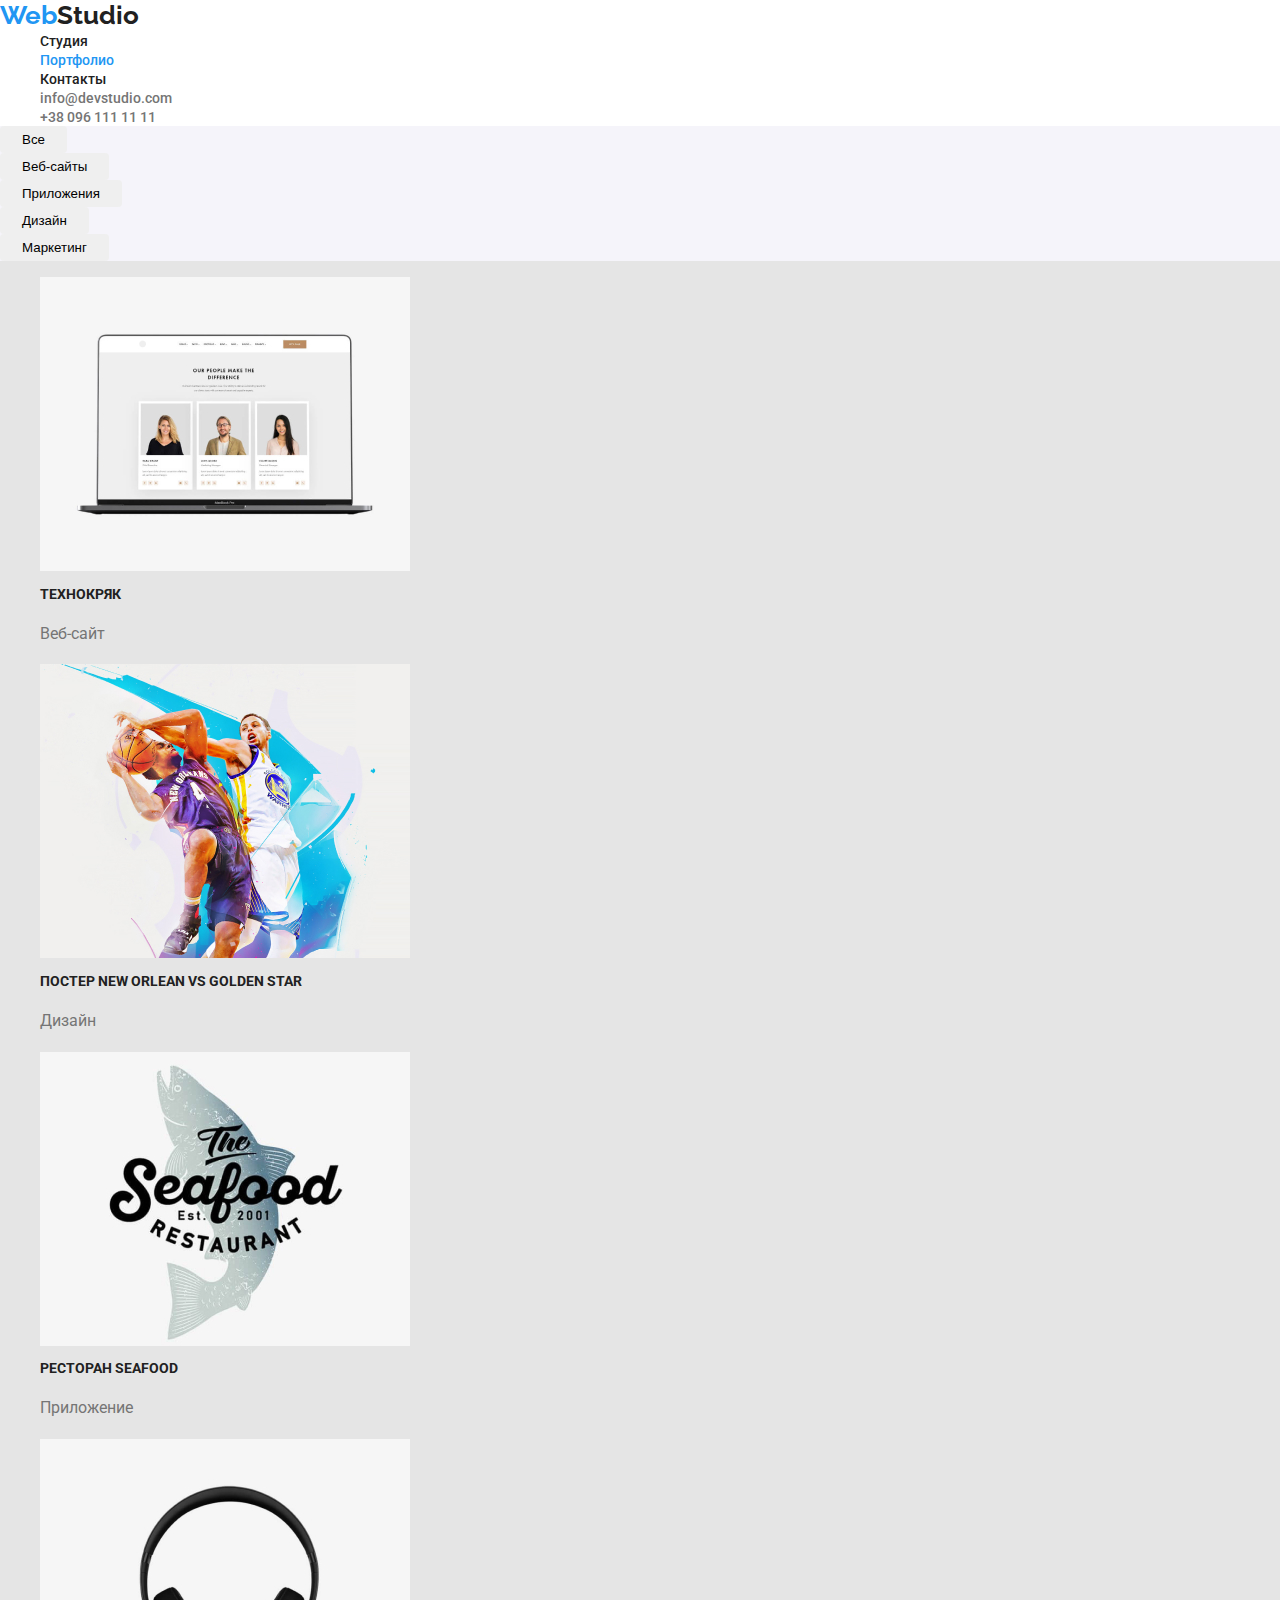
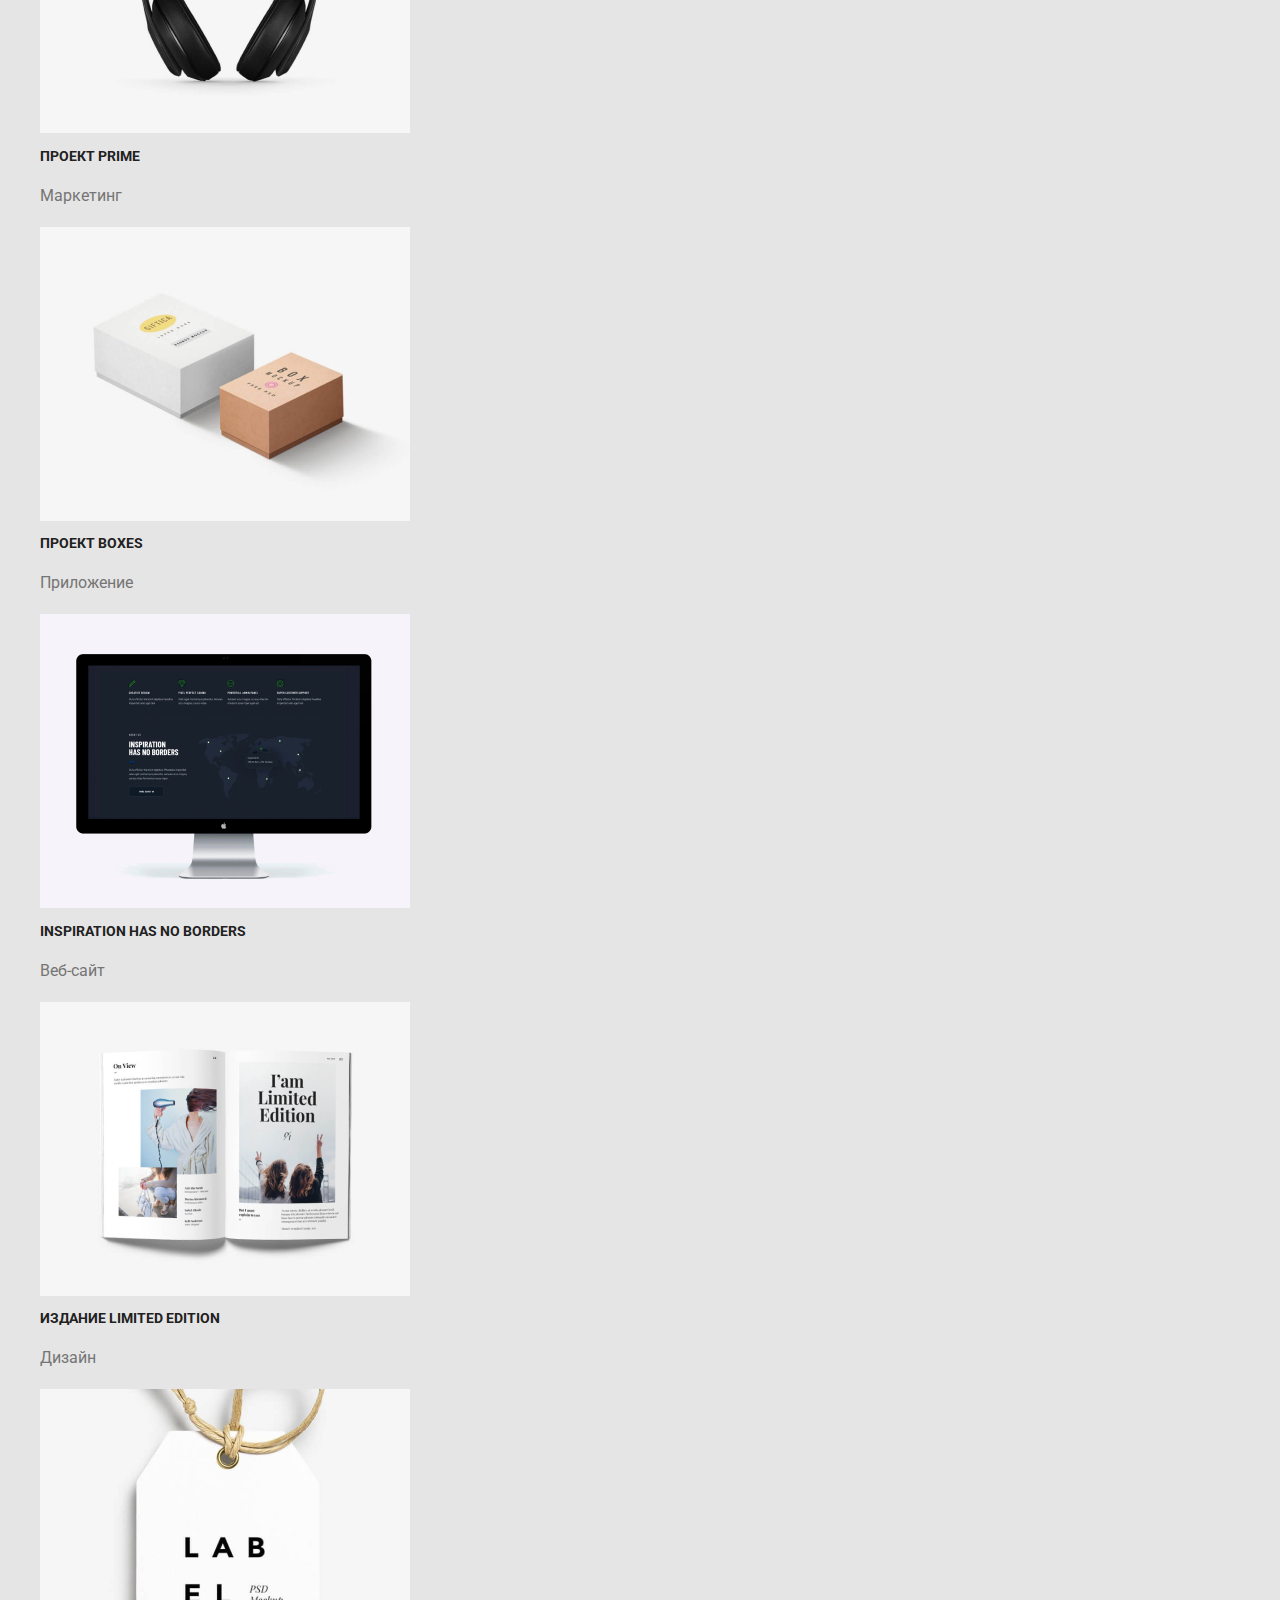
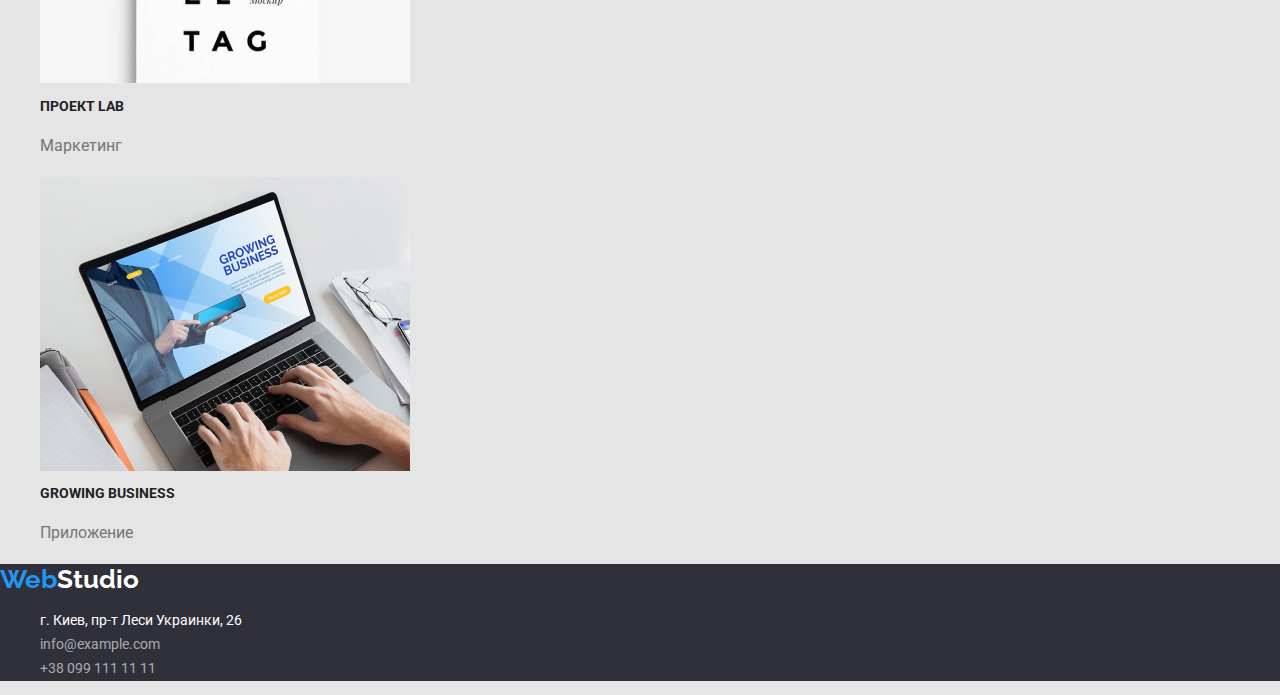
==== portfolio.html @ 957f1c6d "first" ====
<!DOCTYPE html>
<html lang="ru">
  <head>
    <meta charset="UTF-8" />
    <meta name="viewport" content="width=, initial-scale=1.0" />
    <title>Document</title>
    <link
      href="https://fonts.googleapis.com/css2?family=Raleway:wght@700&family=Roboto:wght@400;500;700;900&display=swap"
      rel="stylesheet"
    />
    <link rel="stylesheet" href="./css/styles.css" />
  </head>
  <body>
    <!--top line-->
    <header class="header-dec">
      <div class="container">
        <nav>
          <a href="./index.html" class="nav" aria-label="логотип"><span class="accent-logo" lang="en">Web</span><span
              class="logo" lang="en">Studio</span></a>

        <ul class="site-nav list">
          <li><a href="./index.html" class="link">Студия</a></li>
          <li>
            <a href="./portfolio.html" class="link current">Портфолио</a>
          </li>
          <li><a href="" class="link">Контакты</a></li>
        </ul>
      </nav>

      <address class="navigation list">
        <ul class="links-main">
          <li>
            <a href="mailto:info@devstudio.com" class="link">info@devstudio.com</a>
          </li>
          <li>
            <a href="tel:+380961111111" class="link">+38 096 111 11 11</a>
          </li>
        </ul>
      </address>
      </div>
      </header>

    <main>
      <section>
        <ul class="button">
          <li class="title"><button type="button" class="but">Все</button></li>
          <li class="title">
            <button type="button" class="but">Веб-сайты</button>
          </li>
          <li class="title">
            <button type="button" class="but">Приложения</button>
          </li>
          <li class="title">
            <button type="button" class="but">Дизайн</button>
          </li>
          <li class="title">
            <button type="button" class="but">Маркетинг</button>
          </li>
        </ul>

        <ul class="features">
          <li>
            <img
              src="./img/img-one.jpg"
              alt="Веб-сайт"
              width="370"
              height="294"
            />
            <h2 class="title">Технокряк</h2>
            <p class="text-elem">Веб-сайт</p>
            <p></p>
          </li>
          <li>
            <img
              src="./img/img-two.jpg"
              alt="Дизайн"
              width="370"
              height="294"
            />
            <h2 class="title">Постер New Orlean vs Golden Star</h2>
            <p class="text-elem">Дизайн</p>
            <p></p>
          </li>
          <li>
            <img
              src="./img/img-third.jpg"
              alt="Ресторан Seafood"
              width="370"
              height="294"
            />
            <h2 class="title">Ресторан Seafood</h2>
            <p class="text-elem">Приложение</p>
            <p></p>
          </li>
          <li>
            <img
              src="./img/img-fo.jpg"
              alt="Проект Prime"
              width="370"
              height="294"
            />
            <h2 class="title">Проект Prime</h2>
            <p class="text-elem">Маркетинг</p>
            <p></p>
          </li>
          <li>
            <img src="./img/img-fi.jpg" alt="Boxes" width="370" height="294" />
            <h2 class="title">Проект Boxes</h2>
            <p class="text-elem">Приложение</p>
            <p></p>
          </li>
          <li>
            <img
              src="./img/img-six.jpg"
              alt="Веб-сайт"
              width="370"
              height="294"
            />
            <h2 class="title">Inspiration has no Borders</h2>
            <p class="text-elem">Веб-сайт</p>
            <p></p>
          </li>
          <li>
            <img
              src="./img/img-sev.jpg"
              alt="Издание Limited Edition"
              width="370"
              height="294"
            />
            <h2 class="title">Издание Limited Edition</h2>
            <p class="text-elem">Дизайн</p>
            <p></p>
          </li>
          <li>
            <img
              src="./img/img-eig.jpg"
              alt="Проект LAB"
              width="370"
              height="294"
            />
            <h2 class="title">Проект LAB</h2>
            <p class="text-elem">Маркетинг</p>
            <p></p>
          </li>
          <li>
            <img
              src="./img/img-nin.jpg"
              alt="Growing Business"
              width="370"
              height="294"
            />
            <h2 class="title">Growing Business</h2>
            <p class="text-elem">Приложение</p>
            <p></p>
          </li>
        </ul>
      </section>
    </main>

    <!--page footer-->
   
    
    <footer class="footer">
    
      <a href="./index.html" class="nav"><span class="accent-logo" lang="en">Web</span><span class="logotip"
          lang="en">Studio</span></a>
    
      <!--contact container-->
      <address class="footer-addr">
        <ul>
          <li>г. Киев, пр-т Леси Украинки, 26</li>
          <li>
            <a href="mailto:info@example.com" class="footer-link">info@example.com</a>
          </li>
          <li>
            <a href="tel:+380991111111" class="footer-link">+38 099 111 11 11</a>
          </li>
        </ul>
    </footer>
  </body>
</html>
---- css/styles.css ----
:root {
  --primary-text-color: #757575;
  --title-text-color: #212121;
  --accent-text-color: #2196f3;
  --hero-text-color: #ffffff;
  --footer-text-color: rgba(255, 255, 255, 0.6);
  --primary-bg-color: #ffffff;
  --second-bg-color: #2f303a;
  --third-bg-color: #e5e5e5;
  --forth-bg-color: #f5f4fa;
}

/* цвет основного текста color: #757575; */
/* цвет вторичного текста color: #212121;*/

/* цвет текста и шапки color: #FFFFFF;*/

/* подвал названия тел. адрес color: rgba(255, 255, 255, 0.6);*/

/* цвет фона 1 шапка background: #FFFFFF;*/
/* цвет фона 2 подвал background: #2F303A; */
/* цвет фона main 3 background: #E5E5E5;*/
/* цвет фона 4 вторичный background: #F5F4FA; */

/* LOGO  color: акцент #2196F3; +color: #212121; */

body {
  color: var(--primary-text-color);
  background-color: var(--third-bg-color);
  font-family: Roboto, sans-serif;
  margin: 0;
  padding: 0;
}
/*убираем точки слева*/
ul {
  list-style: none;
}

/* top line */
/*спросить: почему если убрать класс .nav, то text-decoration: none; не работает?*/
.nav {
  text-decoration: none;
}
.header-decor {
  background-color: var(--primary-bg-color);
  margin-top: 0px;
  margin-bottom: 0px;
}

.nav .accent-logo {
  color: var(--accent-text-color);
  font-family: Raleway, sans-serif;
  font-weight: 700;
  font-size: 26px;
  line-height: 1.19;
  text-decoration: none;
}
.nav .logo {
  color: var(--title-text-color);
  font-family: Raleway, sans-serif;
  font-weight: 700;
  font-size: 26px;
  line-height: 1.19;
  text-decoration: none;
}
/*настройка слова Studio в футере */
.logotip {
  color: var(--hero-text-color);
  font-family: Raleway, sans-serif;
  font-weight: 700;
  font-size: 26px;
  line-height: 1.19;
  text-decoration: none;
}
.list {
  margin: 0;
  padding: 0;
}

.site-nav .link {
  color: var(--title-text-color);
  font-family: inherit;
  font-weight: 500;
  font-size: 14px;
  line-height: 1.14;
  text-decoration: none;
}

.site-nav .link:hover,
.site-nav .link:focus {
  color: var(--accent-text-color);
}
.site-nav .link.current {
  color: var(--accent-text-color);
}

.navigation .link {
  color: var(--primary-text-color);
  font-family: inherit;
  font-weight: 500;
  font-size: 14px;
  line-height: 1.14;
  text-decoration: none;
  font-style: normal;
}
.navigation .link:hover,
.navigation .link:focus {
  color: var(--accent-text-color);
}
.navigation .link.current {
  color: var(--accent-text-color);
}

/* */
.heading {
  background-color: var(--second-bg-color);
}
.color-white {
  color: var(--hero-text-color);
  font-weight: 900;
  font-size: 44px;
  line-height: 1.36;
  text-align: center;
  text-transform: uppercase;
  margin: 0;
}
/*button studio*/
.button-studio {
  color: var(--hero-text-color);
  background-color: var(--accent-text-color);
  font-weight: 700;

  font-size: 16px;
  line-height: 1.87;
  border: 0px;
  border-radius: 4px;
  padding: 10px 32px;
  text-align: center;
  margin-top: 30px;
}

/* benefits of cooperation */
.features .title {
  color: var(--title-text-color);
  font-weight: 700;
  font-size: 14px;
  line-height: 1.14;
  text-transform: uppercase;
}
.features .text {
  font-weight: 400;
  font-size: 14px;
  line-height: 1.71;
  /* or 171% */

  letter-spacing: 0.03em;
}
/*задаем верхний отступ*/
.benefits {
  margin-top: 94px;
}

/*about our work container*/

.section-title {
  color: var(--title-text-color);
  font-weight: 700;
  font-size: 36px;
  line-height: 1.6;
  text-align: center;
}
.team {
  color: var(--title-text-color);
  font-weight: 500;
  font-size: 16px;
  line-height: 1.18;
}
.desc {
  font-size: 16px;
  line-height: 1.18;
}

/*footer*/
.footer {
  background-color: var(--second-bg-color);
  text-decoration: none;
  list-style: none;
}
.footer-addr {
  color: var(--hero-text-color);
  font-size: 14px;
  line-height: 1.71;
  font-style: normal;
}
.footer-link {
  color: var(--footer-text-color);
  font-size: 14px;
  line-height: 1.71;
  text-decoration: none;
  list-style: none;
}
.text-elem {
  font-size: 16px;
  line-height: 1.87;
}

/*button portfolio*/
.button {
  color: var(--title-text-color);
  background-color: var(--forth-bg-color);
  font-weight: 500;
  font-size: 16px;
  line-height: 1.6;
  margin: 0;
  padding: 0;
}
.button .but:hover,
.button .but:focus {
  color: var(--hero-text-color);
  background-color: var(--accent-text-color);
}
.button.primary {
  color: var(--hero-text-color);
  background-color: var(--accent-text-color);
}

.but {
  border: 0px;
  text-align: center;
  border-radius: 4px;
  padding: 6px 22px;
}

/*стилизация шапки сайта, придание цвета фону*/

.link {
  display: inline;
  padding: 20px 40px;
}

.header-dec {
  margin-top: 0px;
  margin-bottom: 0px;
  background-color: var(--primary-bg-color);
}
.links-main {
  margin: 0;
  padding: 0;
}
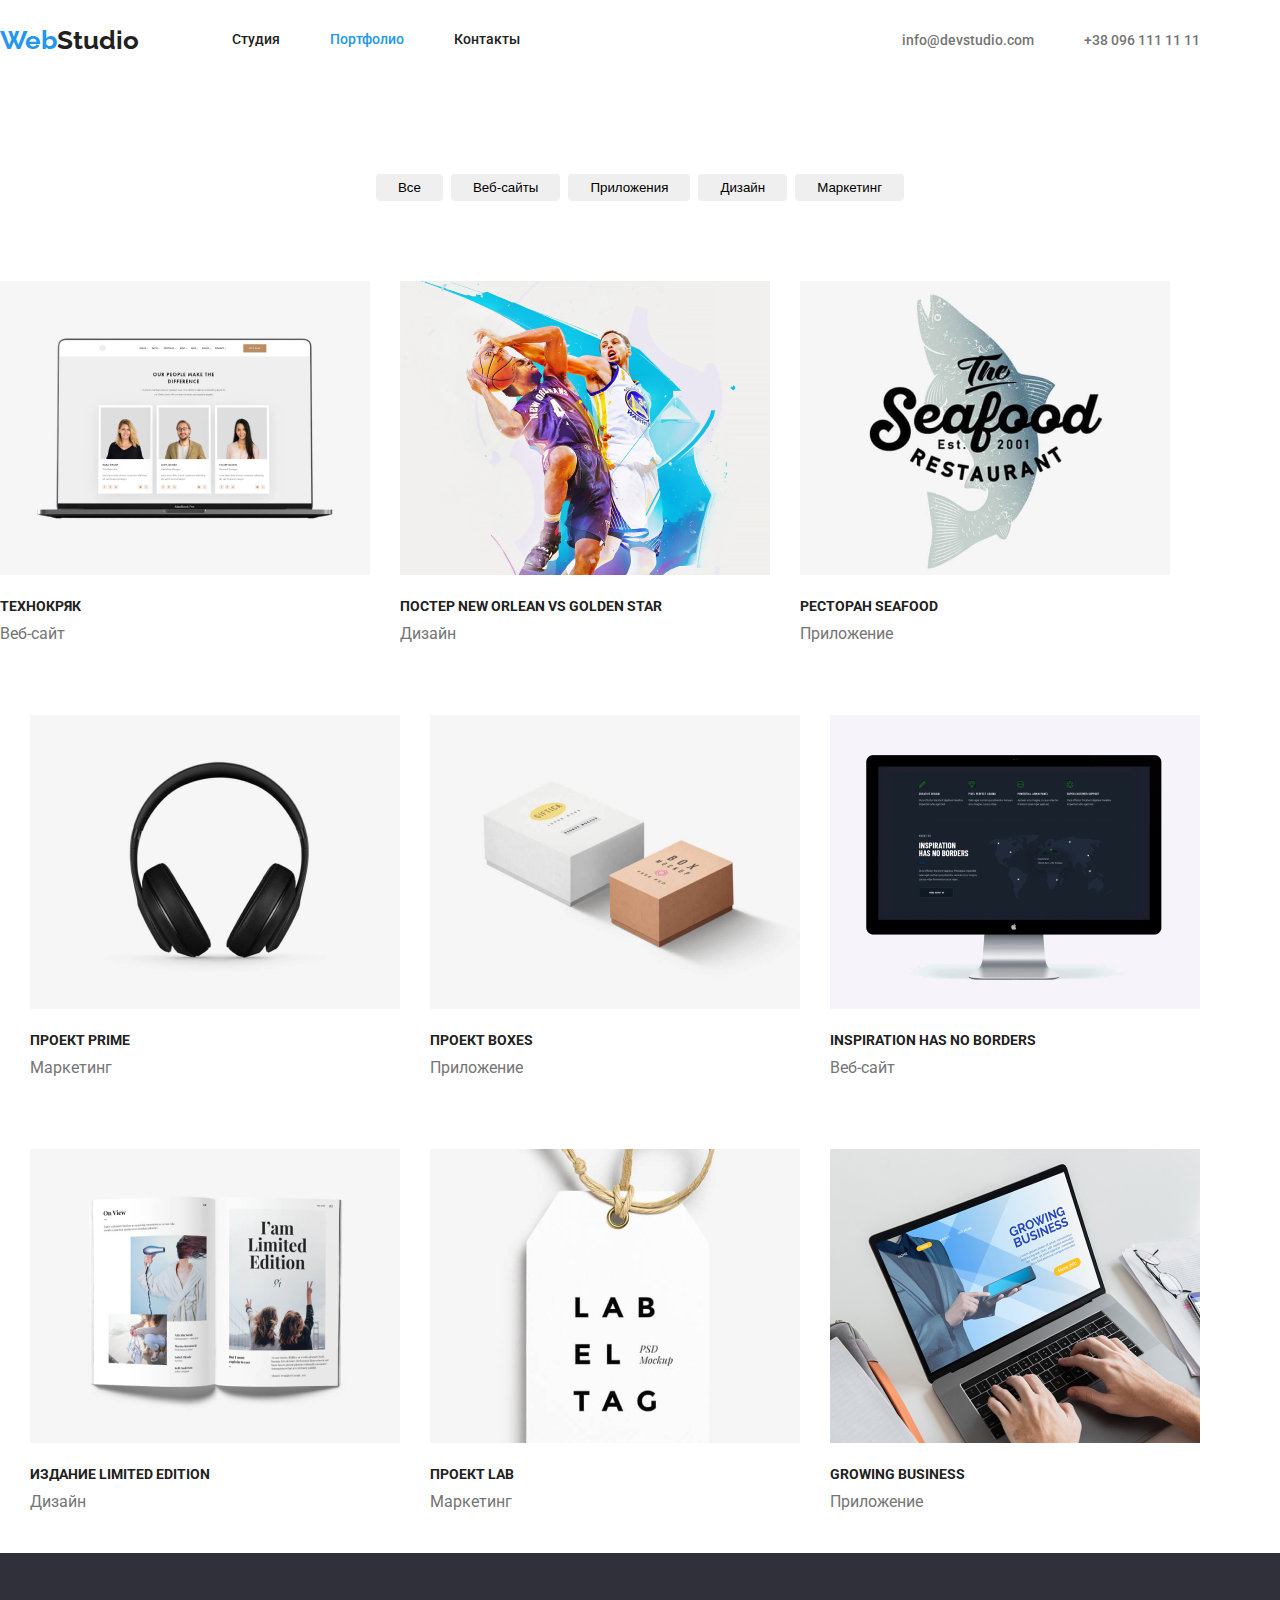
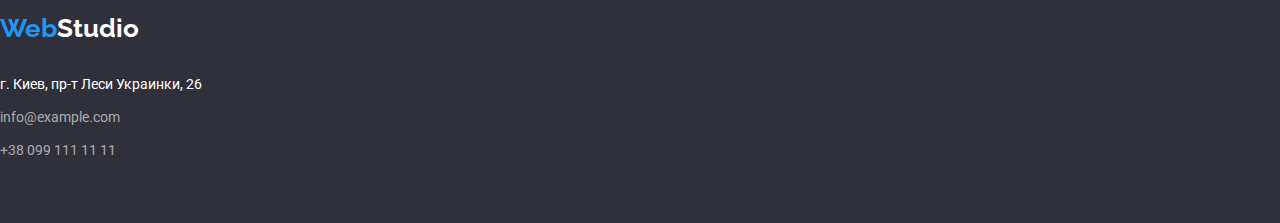
==== commit c3beee57: "попытка сделать третье дз" ====
--- a/portfolio.html
+++ b/portfolio.html
@@ -13,35 +13,43 @@
   <body>
     <!--top line-->
     <header class="header-dec">
-      <div class="container">
-        <nav>
+      <div class="container main-div">
+        <!--почему если не задать наву сласс маин-див дисплей флекс не работает?-->
+        <nav class="main-div">
           <a href="./index.html" class="nav" aria-label="логотип"><span class="accent-logo" lang="en">Web</span><span
               class="logo" lang="en">Studio</span></a>
-
-        <ul class="site-nav list">
-          <li><a href="./index.html" class="link">Студия</a></li>
-          <li>
-            <a href="./portfolio.html" class="link current">Портфолио</a>
-          </li>
-          <li><a href="" class="link">Контакты</a></li>
-        </ul>
-      </nav>
-
-      <address class="navigation list">
-        <ul class="links-main">
-          <li>
-            <a href="mailto:info@devstudio.com" class="link">info@devstudio.com</a>
-          </li>
-          <li>
-            <a href="tel:+380961111111" class="link">+38 096 111 11 11</a>
-          </li>
-        </ul>
-      </address>
+    
+          <ul class="site-nav list">
+            <li class="item">
+              <a href="./index.html" class="link">Студия</a></li>
+            <li class="item">
+              <a href="./portfolio.html" class="link current">Портфолио</a>
+            </li>
+            <li class="item">
+              <a href="" class="link">Контакты</a>
+            </li>
+          </ul>
+        </nav>
+    
+        <address class="navigation list">
+    
+          <ul class="links-main">
+            <li class="item">
+              <a href="mailto:info@devstudio.com" class="link">info@devstudio.com</a>
+            </li>
+            <li class="item">
+              <a href="tel:+380961111111" class="link">+38 096 111 11 11</a>
+            </li>
+          </ul>
+        </address>
+    
       </div>
-      </header>
+    
+    </header>
 
     <main>
-      <section>
+      
+      <section class="button-section">
         <ul class="button">
           <li class="title"><button type="button" class="but">Все</button></li>
           <li class="title">
@@ -59,7 +67,8 @@
         </ul>
 
         <ul class="features">
-          <li>
+          
+          <li class="features-li">
             <img
               src="./img/img-one.jpg"
               alt="Веб-сайт"
@@ -70,109 +79,113 @@
             <p class="text-elem">Веб-сайт</p>
             <p></p>
           </li>
-          <li>
+          <li class="features-li">
             <img
               src="./img/img-two.jpg"
               alt="Дизайн"
               width="370"
               height="294"
             />
-            <h2 class="title">Постер New Orlean vs Golden Star</h2>
+            <h2 class="title">Постер <span lang="en">New Orlean vs Golden Star</span></h2>
             <p class="text-elem">Дизайн</p>
             <p></p>
           </li>
-          <li>
+          <li class="features-li">
             <img
               src="./img/img-third.jpg"
               alt="Ресторан Seafood"
               width="370"
               height="294"
             />
-            <h2 class="title">Ресторан Seafood</h2>
+            <h2 class="title">Ресторан <span lang="en">Seafood</span></h2>
             <p class="text-elem">Приложение</p>
             <p></p>
           </li>
-          <li>
+          
+          
+          <li class="features-li">
             <img
               src="./img/img-fo.jpg"
               alt="Проект Prime"
               width="370"
               height="294"
             />
-            <h2 class="title">Проект Prime</h2>
+            <h2 class="title">Проект <span lang="en">Prime</span></h2>
             <p class="text-elem">Маркетинг</p>
             <p></p>
           </li>
-          <li>
+          <li class="features-li">
             <img src="./img/img-fi.jpg" alt="Boxes" width="370" height="294" />
-            <h2 class="title">Проект Boxes</h2>
+            <h2 class="title">Проект <span lang="en">Boxes</span></h2>
             <p class="text-elem">Приложение</p>
             <p></p>
           </li>
-          <li>
+          <li class="features-li">
             <img
               src="./img/img-six.jpg"
               alt="Веб-сайт"
               width="370"
               height="294"
             />
-            <h2 class="title">Inspiration has no Borders</h2>
+            <h2 class="title" lang="en">Inspiration has no Borders</h2>
             <p class="text-elem">Веб-сайт</p>
             <p></p>
           </li>
-          <li>
+          
+          <li class="features-li">
             <img
               src="./img/img-sev.jpg"
               alt="Издание Limited Edition"
               width="370"
               height="294"
             />
-            <h2 class="title">Издание Limited Edition</h2>
+            <h2 class="title">Издание <span lang="en">Limited Edition</span></h2>
             <p class="text-elem">Дизайн</p>
             <p></p>
           </li>
-          <li>
+          <li class="features-li">
             <img
               src="./img/img-eig.jpg"
               alt="Проект LAB"
               width="370"
               height="294"
             />
-            <h2 class="title">Проект LAB</h2>
+            <h2 class="title">Проект <span lang="en">LAB</span></h2>
             <p class="text-elem">Маркетинг</p>
             <p></p>
           </li>
-          <li>
+          <li class="features-li">
             <img
               src="./img/img-nin.jpg"
               alt="Growing Business"
               width="370"
               height="294"
             />
-            <h2 class="title">Growing Business</h2>
+            <h2 class="title" lang="en">Growing Business</h2>
             <p class="text-elem">Приложение</p>
             <p></p>
           </li>
         </ul>
       </section>
+      
     </main>
 
     <!--page footer-->
    
     
     <footer class="footer">
-    
-      <a href="./index.html" class="nav"><span class="accent-logo" lang="en">Web</span><span class="logotip"
-          lang="en">Studio</span></a>
+      <div class="decor-footer">
+        <a href="./index.html" class="nav"><span class="accent-logo" lang="en">Web</span><span class="logotip"
+            lang="en">Studio</span></a></div>
     
       <!--contact container-->
       <address class="footer-addr">
-        <ul>
-          <li>г. Киев, пр-т Леси Украинки, 26</li>
-          <li>
+        <ul class="foot-main">
+          <li class="footer-li">г. Киев, пр-т Леси Украинки, 26</li>
+          <li class="footer-li">
             <a href="mailto:info@example.com" class="footer-link">info@example.com</a>
           </li>
-          <li>
+          <li class="footer-tel">
             <a href="tel:+380991111111" class="footer-link">+38 099 111 11 11</a>
           </li>
         </ul>
--- a/css/styles.css
+++ b/css/styles.css
@@ -6,7 +6,7 @@
   --footer-text-color: rgba(255, 255, 255, 0.6);
   --primary-bg-color: #ffffff;
   --second-bg-color: #2f303a;
-  --third-bg-color: #e5e5e5;
+  --third-bg-color: rgba(255, 255, 255, 1);
   --forth-bg-color: #f5f4fa;
 }
 
@@ -47,6 +47,8 @@
   margin-bottom: 0px;
 }
 
+/* ==================== LOGOTIP===================*/
+
 .nav .accent-logo {
   color: var(--accent-text-color);
   font-family: Raleway, sans-serif;
@@ -72,18 +74,24 @@
   line-height: 1.19;
   text-decoration: none;
 }
+/* ====================END LOGOTIP===================*/
+
+/* ======================TOP LINE=====================*/
 .list {
   margin: 0;
   padding: 0;
 }
 
 .site-nav .link {
+  display: block;
   color: var(--title-text-color);
   font-family: inherit;
   font-weight: 500;
   font-size: 14px;
   line-height: 1.14;
   text-decoration: none;
+  padding-top: 32px;
+  padding-bottom: 32px;
 }
 
 .site-nav .link:hover,
@@ -110,11 +118,15 @@
 .navigation .link.current {
   color: var(--accent-text-color);
 }
+/* ====================END TOP LINE===================*/
 
 /* */
 .heading {
   background-color: var(--second-bg-color);
-}
+  height: 600px;
+}
+
+/* ==================== HEADER===================*/
 .color-white {
   color: var(--hero-text-color);
   font-weight: 900;
@@ -123,7 +135,10 @@
   text-align: center;
   text-transform: uppercase;
   margin: 0;
-}
+  padding-top: 200px;
+  padding-bottom: 280px;
+}
+
 /*button studio*/
 .button-studio {
   color: var(--hero-text-color);
@@ -139,111 +154,290 @@
   margin-top: 30px;
 }
 
-/* benefits of cooperation */
-.features .title {
-  color: var(--title-text-color);
-  font-weight: 700;
-  font-size: 14px;
-  line-height: 1.14;
-  text-transform: uppercase;
-}
-.features .text {
-  font-weight: 400;
-  font-size: 14px;
-  line-height: 1.71;
-  /* or 171% */
-
-  letter-spacing: 0.03em;
-}
-/*задаем верхний отступ*/
-.benefits {
-  margin-top: 94px;
-}
-
-/*about our work container*/
-
-.section-title {
-  color: var(--title-text-color);
-  font-weight: 700;
-  font-size: 36px;
-  line-height: 1.6;
-  text-align: center;
-}
-.team {
-  color: var(--title-text-color);
-  font-weight: 500;
-  font-size: 16px;
-  line-height: 1.18;
-}
-.desc {
-  font-size: 16px;
-  line-height: 1.18;
-}
-
-/*footer*/
-.footer {
-  background-color: var(--second-bg-color);
-  text-decoration: none;
-  list-style: none;
-}
-.footer-addr {
-  color: var(--hero-text-color);
-  font-size: 14px;
-  line-height: 1.71;
-  font-style: normal;
-}
-.footer-link {
-  color: var(--footer-text-color);
-  font-size: 14px;
-  line-height: 1.71;
-  text-decoration: none;
-  list-style: none;
-}
-.text-elem {
-  font-size: 16px;
-  line-height: 1.87;
-}
-
-/*button portfolio*/
-.button {
-  color: var(--title-text-color);
-  background-color: var(--forth-bg-color);
-  font-weight: 500;
-  font-size: 16px;
-  line-height: 1.6;
-  margin: 0;
-  padding: 0;
-}
-.button .but:hover,
-.button .but:focus {
-  color: var(--hero-text-color);
-  background-color: var(--accent-text-color);
-}
-.button.primary {
-  color: var(--hero-text-color);
-  background-color: var(--accent-text-color);
-}
-
-.but {
-  border: 0px;
-  text-align: center;
-  border-radius: 4px;
-  padding: 6px 22px;
-}
-
 /*стилизация шапки сайта, придание цвета фону*/
-
-.link {
-  display: inline;
-  padding: 20px 40px;
-}
 
 .header-dec {
   margin-top: 0px;
   margin-bottom: 0px;
   background-color: var(--primary-bg-color);
+  width: 1200px;
 }
 .links-main {
   margin: 0;
   padding: 0;
 }
+.container {
+  margin-left: auto;
+  margin-right: auto;
+  width: 1200px;
+}
+/*====================СТИЛИ ДЛЯ ГЕОМЕТРИИ КОНТЕНТА ШАПКИ================= */
+.site-nav {
+  display: flex;
+  margin-left: 93px;
+}
+
+.site-nav .item + .item {
+  margin-left: 50px;
+}
+/*чистим крайнюю геометрию(убираем отступ справа у последнего элемента )
+.site-nav .item:last-child {
+  margin-right: 0;
+} 
+OR
+
+.site-nav .item:not(:last-child) {
+  margin-right: 50px;
+  }*/
+
+.links-main .links + .links {
+  margin-left: 50px;
+}
+.links-main {
+  display: flex;
+}
+
+.navigation {
+  margin-left: auto;
+}
+
+.links-main .item + .item {
+  margin-left: 50px;
+}
+
+.main-div {
+  display: flex;
+  align-items: center;
+}
+
+/*====================END СТИЛИ ДЛЯ ГЕОМЕТРИИ КОНТЕНТА ШАПКИ================= */
+
+/* ====================END HEADER===================*/
+
+/* ====================  benefits of cooperation===================*/
+.benefits {
+  margin: 0;
+  padding: 0;
+  margin-top: 94px;
+}
+
+.features .title {
+  color: var(--title-text-color);
+  font-weight: 700;
+  font-size: 14px;
+  line-height: 1.14;
+  text-transform: uppercase;
+  margin: 0;
+  padding: 0;
+}
+.benefits .title + .title {
+  margin-left: 30px;
+}
+.benefits .title {
+  padding-bottom: 10px;
+}
+.features .text {
+  font-weight: 400;
+  font-size: 14px;
+  line-height: 1.71;
+  letter-spacing: 0.03em;
+  margin: 0;
+  padding: 0;
+}
+.text {
+  width: 270px;
+  height: 75px;
+}
+.bgc-benef {
+  background-color: var(--third-bg-color);
+  margin: 0;
+  padding: 0;
+}
+.features {
+  margin: 0;
+  padding: 0;
+  display: flex;
+}
+
+/*задаем верхний отступ*/
+
+/* ====================END  benefits of cooperation===================*/
+
+/* ==================== about our team container===================*/
+.bgc-our-team {
+  background-color: var(--forth-bg-color);
+}
+.what-we-do-ul {
+  padding: 0;
+  margin: 0;
+  display: flex;
+}
+.what-we-do-ul .what-we-do-li + .what-we-do-li {
+  margin-left: 30px;
+}
+.what-we-do-li {
+  padding-bottom: 94px;
+  padding-top: 50px;
+}
+
+.our-team-ul {
+  padding: 0;
+  margin: 0;
+  display: flex;
+}
+.our-team-ul .our-team-li + .our-team-li {
+  margin-left: 30px;
+}
+.our-team-li {
+  width: 270px;
+  height: 368px;
+  background-color: var(--primary-bg-color);
+  margin-bottom: 94px;
+  margin-top: 50px;
+}
+.section-title {
+  color: var(--title-text-color);
+  font-weight: 700;
+  font-size: 36px;
+  line-height: 1.6;
+  text-align: center;
+  margin: 0;
+  padding: 0;
+  padding-top: 94px;
+}
+.team {
+  color: var(--title-text-color);
+  font-weight: 500;
+  font-size: 16px;
+  line-height: 1.18;
+  margin: 0;
+  padding: 0;
+  text-align: center;
+  padding-top: 30px;
+}
+.desc {
+  font-size: 16px;
+  line-height: 1.18;
+  margin: 0;
+  padding: 0;
+  text-align: center;
+  padding-top: 10px;
+  padding-bottom: 30px;
+}
+/* ====================END about our team container===================*/
+
+/*footer*/
+.foot-main {
+  margin: 0;
+  padding: 0;
+}
+.footer {
+  background-color: var(--second-bg-color);
+  text-decoration: none;
+  list-style: none;
+}
+.footer-addr {
+  color: var(--hero-text-color);
+  font-size: 14px;
+  line-height: 1.71;
+  font-style: normal;
+}
+.footer-link {
+  color: var(--footer-text-color);
+  font-size: 14px;
+  line-height: 1.71;
+  text-decoration: none;
+  list-style: none;
+}
+.text-elem {
+  font-size: 16px;
+  line-height: 1.87;
+}
+.footer-li {
+  padding-top: 9px;
+}
+.footer-tel {
+  padding-bottom: 60px;
+  padding-top: 9px;
+}
+.decor-footer {
+  padding-top: 60px;
+  padding-bottom: 20px;
+}
+/* ====================END FOOTER===================*/
+
+/*=====================button portfolio======================*/
+
+.button {
+  color: var(--title-text-color);
+  background-color: var(--third-bg-color);
+  font-weight: 500;
+  font-size: 16px;
+  line-height: 1.6;
+  margin: 0;
+  padding: 0;
+}
+.button .but:hover,
+.button .but:focus {
+  color: var(--hero-text-color);
+  background-color: var(--accent-text-color);
+}
+.button.primary {
+  color: var(--hero-text-color);
+  background-color: var(--accent-text-color);
+}
+
+.but {
+  border: 0px;
+  text-align: center;
+  border-radius: 4px;
+  padding: 6px 22px;
+}
+
+.button-section .button {
+  display: flex;
+  padding-top: 94px;
+  justify-content: center;
+  padding-bottom: 50px;
+}
+.button .title + .title {
+  margin-left: 8px;
+}
+
+/*=====================END button portfolio======================*/
+
+/*=========================PORTFOLIO============================*/
+
+.features .features-li + .features-li {
+  margin-left: 30px;
+}
+
+.features-li {
+  background-color: var(--primary-bg-color);
+  width: 370px;
+  height: 404px;
+  margin-top: 30px;
+}
+
+.features-li .title {
+  padding-top: 20px;
+}
+.features-li .text-elem {
+  padding-top: 4px;
+  padding-bottom: 20px;
+}
+
+.text-elem {
+  margin: 0;
+  padding: ;
+}
+
+.features {
+  flex-wrap: wrap;
+}
+
+/*=========================PORTFOLIO============================*/
+
+.header-dec {
+  width: 1200px;
+}
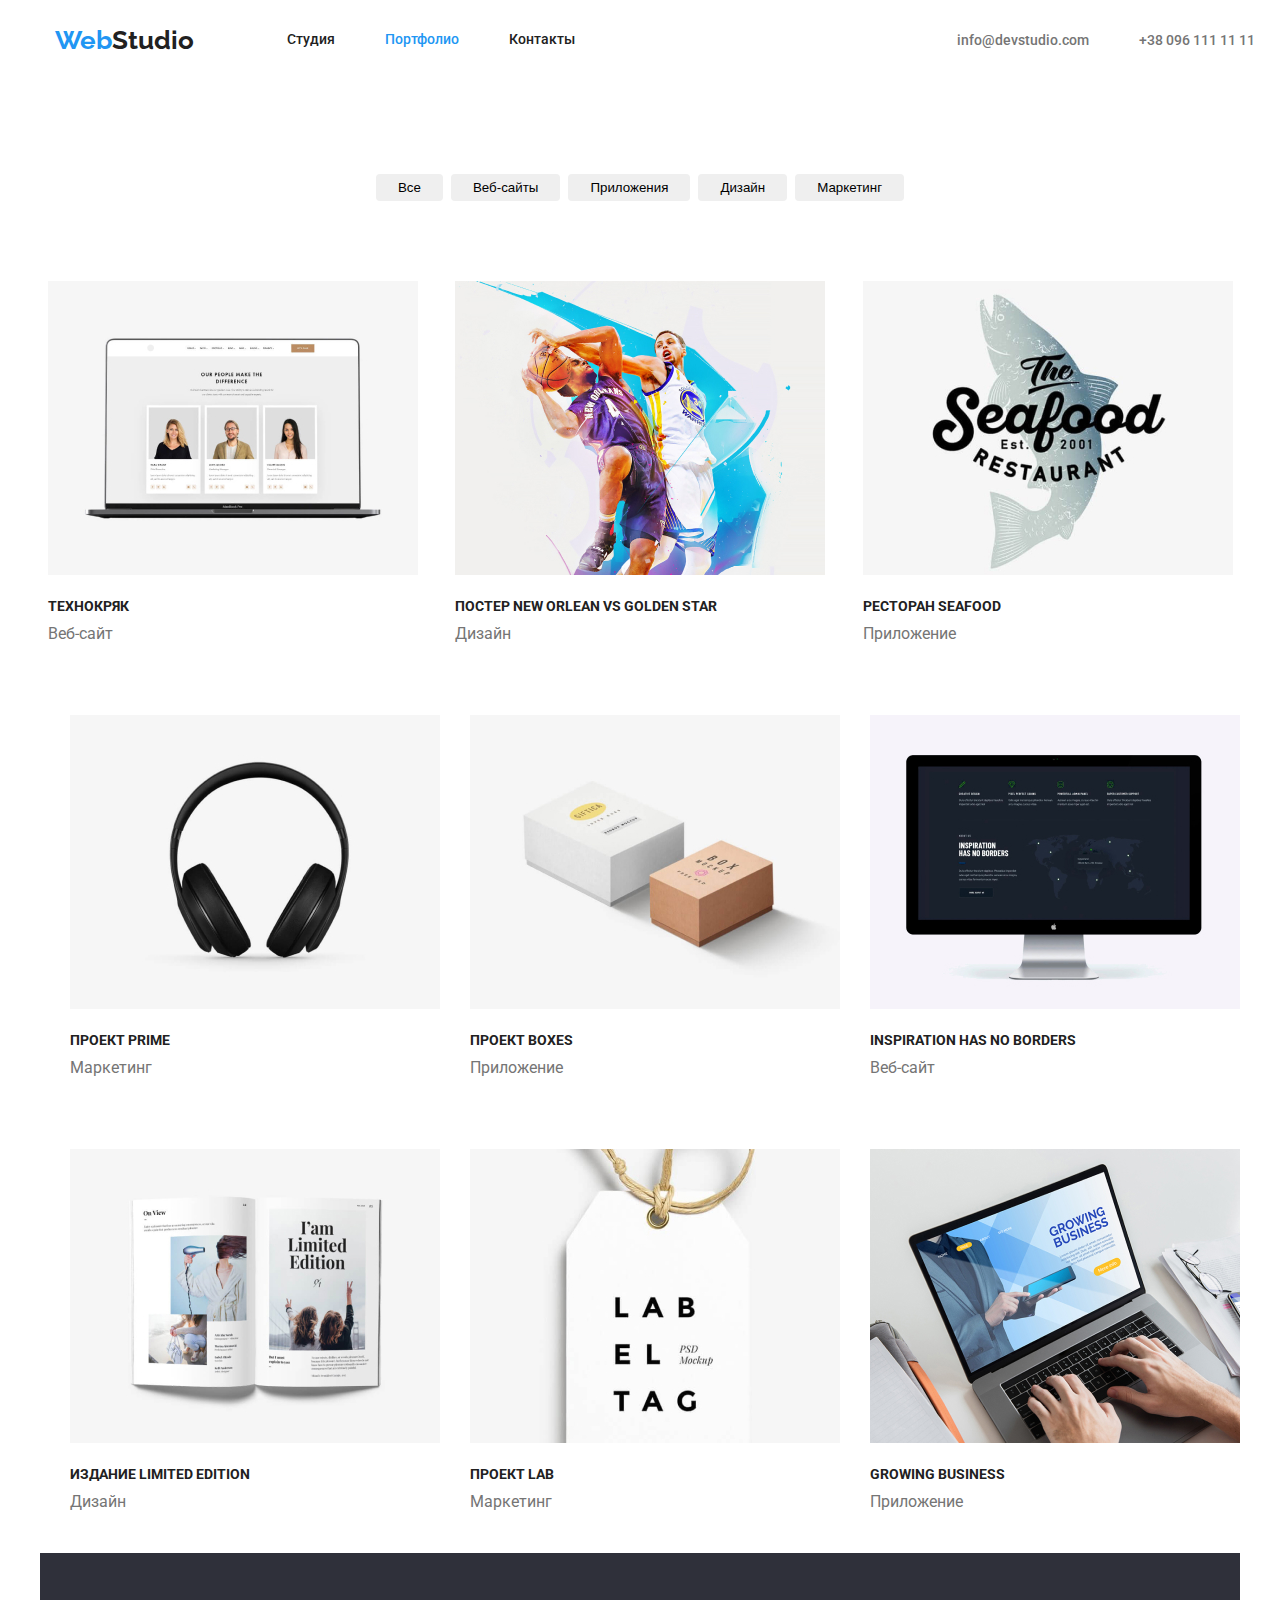
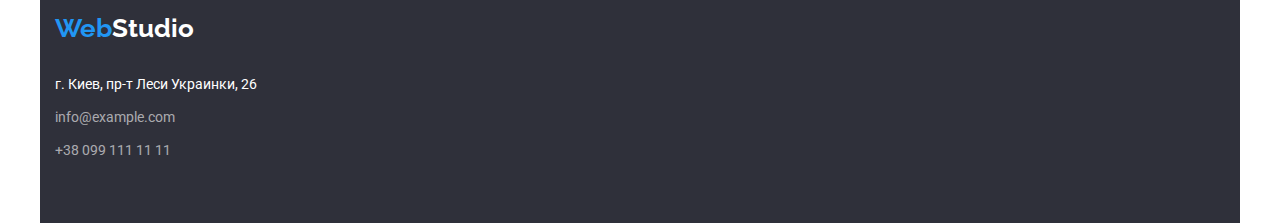
==== commit 6b86770a: "попытка 2" ====
--- a/portfolio.html
+++ b/portfolio.html
@@ -12,6 +12,7 @@
   </head>
   <body>
     <!--top line-->
+    <div class="container">
     <header class="header-dec">
       <div class="container main-div">
         <!--почему если не задать наву сласс маин-див дисплей флекс не работает?-->
@@ -46,9 +47,9 @@
       </div>
     
     </header>
-
+    </div>
     <main>
-      
+      <div class="container">
       <section class="button-section">
         <ul class="button">
           <li class="title"><button type="button" class="but">Все</button></li>
@@ -65,7 +66,8 @@
             <button type="button" class="but">Маркетинг</button>
           </li>
         </ul>
-
+      </div>
+      <div class="container">
         <ul class="features">
           
           <li class="features-li">
@@ -167,13 +169,14 @@
           </li>
         </ul>
       </section>
-      
+      </div>
     </main>
 
     <!--page footer-->
    
-    
+    <div class="container">
     <footer class="footer">
+      
       <div class="decor-footer">
         <a href="./index.html" class="nav"><span class="accent-logo" lang="en">Web</span><span class="logotip"
             lang="en">Studio</span></a></div>
@@ -189,6 +192,9 @@
             <a href="tel:+380991111111" class="footer-link">+38 099 111 11 11</a>
           </li>
         </ul>
+      
     </footer>
+    </div>
+  
   </body>
 </html>
--- a/css/styles.css
+++ b/css/styles.css
@@ -124,6 +124,8 @@
 .heading {
   background-color: var(--second-bg-color);
   height: 600px;
+  padding-top: 200px;
+  padding-bottom: 280px;
 }
 
 /* ==================== HEADER===================*/
@@ -135,8 +137,7 @@
   text-align: center;
   text-transform: uppercase;
   margin: 0;
-  padding-top: 200px;
-  padding-bottom: 280px;
+  margin-bottom: 30px;
 }
 
 /*button studio*/
@@ -152,6 +153,8 @@
   padding: 10px 32px;
   text-align: center;
   margin-top: 30px;
+  display: block;
+  margin: auto;
 }
 
 /*стилизация шапки сайта, придание цвета фону*/
@@ -169,6 +172,8 @@
 .container {
   margin-left: auto;
   margin-right: auto;
+  padding-left: 15px;
+  padding-right: 15px;
   width: 1200px;
 }
 /*====================СТИЛИ ДЛЯ ГЕОМЕТРИИ КОНТЕНТА ШАПКИ================= */
@@ -330,6 +335,8 @@
 .foot-main {
   margin: 0;
   padding: 0;
+  padding-left: 15px;
+  padding-right: 15px;
 }
 .footer {
   background-color: var(--second-bg-color);
@@ -363,6 +370,8 @@
 .decor-footer {
   padding-top: 60px;
   padding-bottom: 20px;
+  padding-left: 15px;
+  padding-right: 15px;
 }
 /* ====================END FOOTER===================*/
 
@@ -417,6 +426,8 @@
   width: 370px;
   height: 404px;
   margin-top: 30px;
+  margin-left: auto;
+  margin-right: auto;
 }
 
 .features-li .title {
@@ -429,7 +440,7 @@
 
 .text-elem {
   margin: 0;
-  padding: ;
+  padding: 0;
 }
 
 .features {
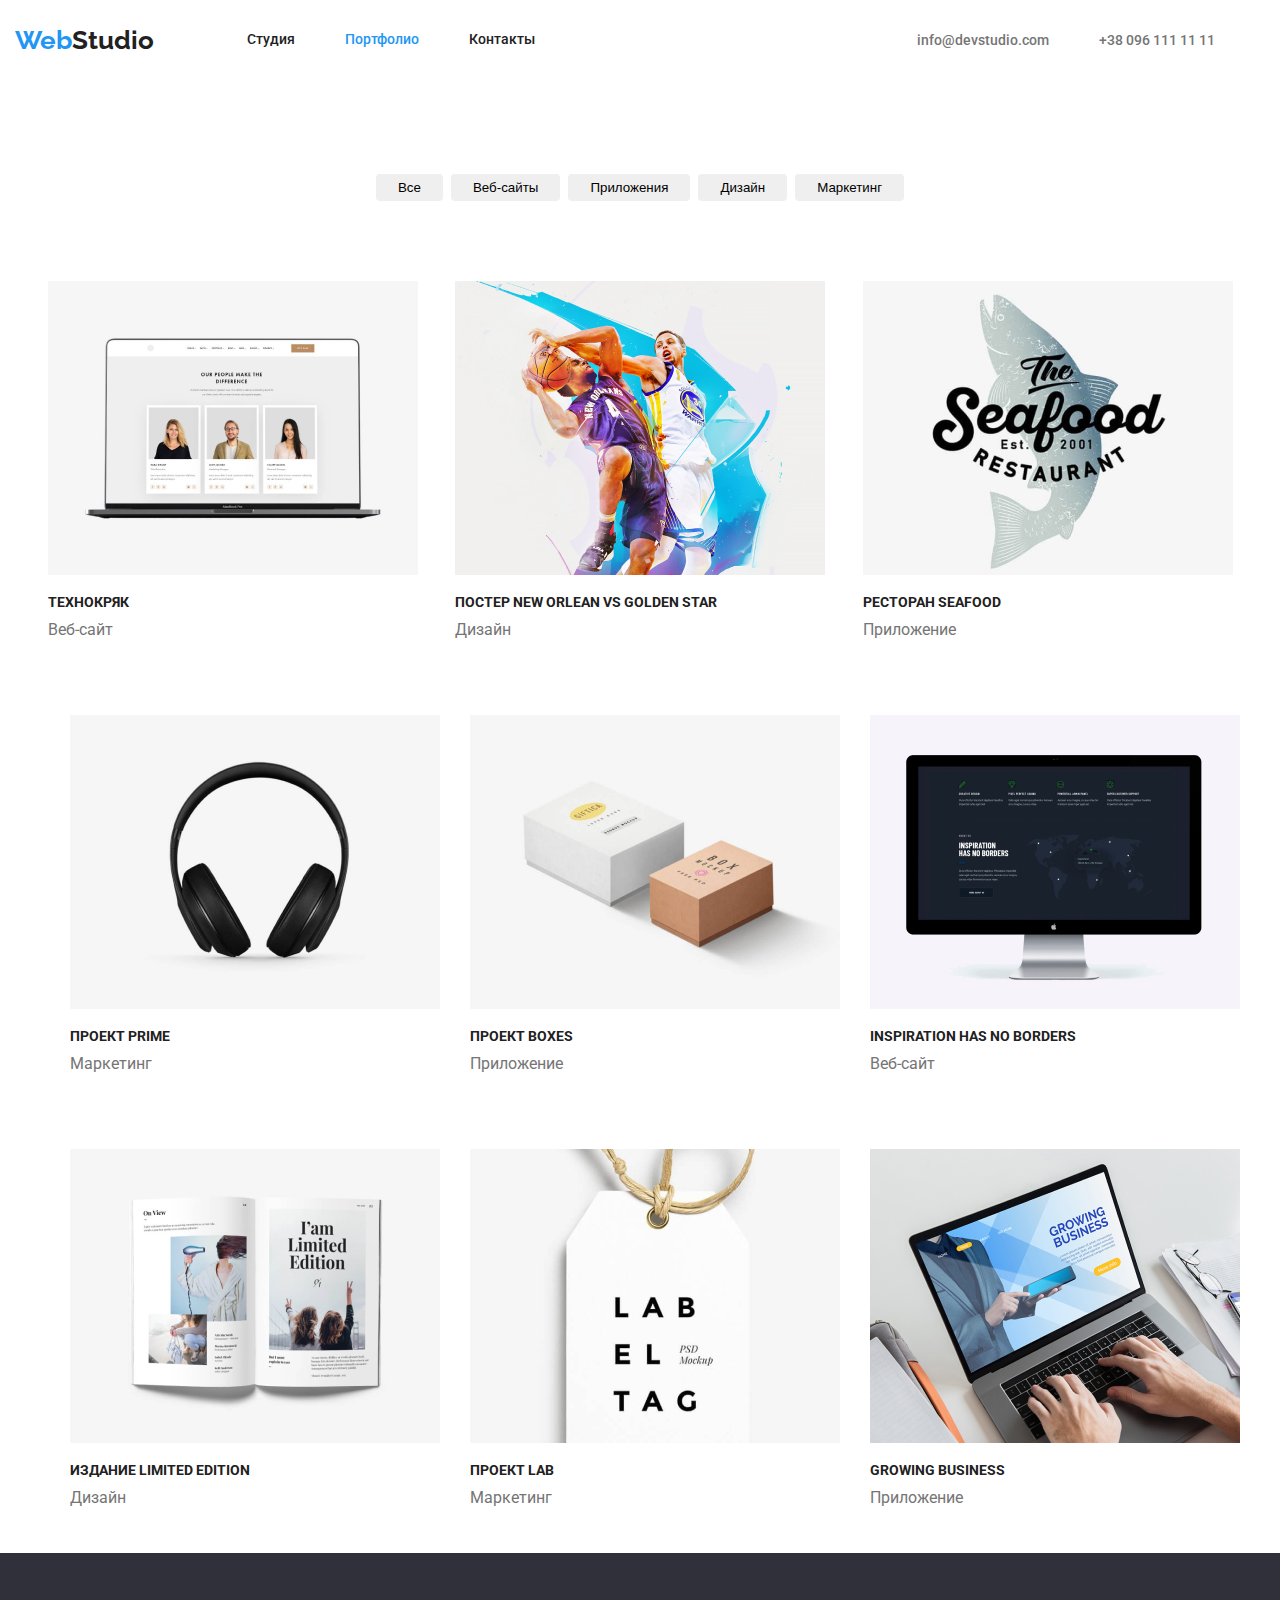
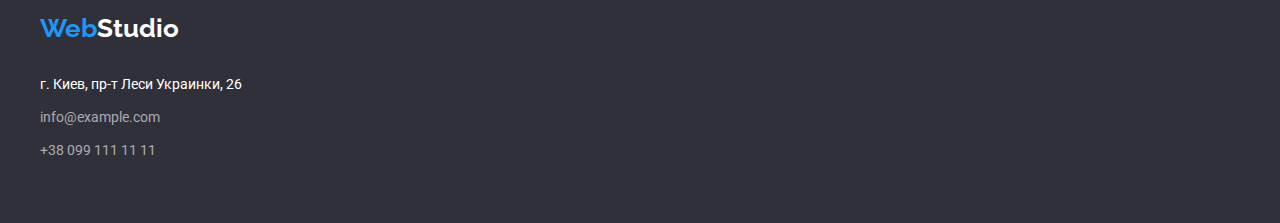
==== commit ba0acc51: "attemp" ====
--- a/portfolio.html
+++ b/portfolio.html
@@ -12,9 +12,10 @@
   </head>
   <body>
     <!--top line-->
-    <div class="container">
+    
     <header class="header-dec">
-      <div class="container main-div">
+      <div class="container">
+      <div class="main-div">
         <!--почему если не задать наву сласс маин-див дисплей флекс не работает?-->
         <nav class="main-div">
           <a href="./index.html" class="nav" aria-label="логотип"><span class="accent-logo" lang="en">Web</span><span
@@ -42,15 +43,18 @@
               <a href="tel:+380961111111" class="link">+38 096 111 11 11</a>
             </li>
           </ul>
+          </div>
+          </div>
         </address>
     
-      </div>
+     
     
     </header>
-    </div>
+    
     <main>
-      <div class="container">
+     
       <section class="button-section">
+    <div class="container">
         <ul class="button">
           <li class="title"><button type="button" class="but">Все</button></li>
           <li class="title">
@@ -66,8 +70,8 @@
             <button type="button" class="but">Маркетинг</button>
           </li>
         </ul>
-      </div>
-      <div class="container">
+  
+      
         <ul class="features">
           
           <li class="features-li">
@@ -168,18 +172,20 @@
             <p></p>
           </li>
         </ul>
+    </div>
       </section>
-      </div>
+      
     </main>
 
     <!--page footer-->
    
-    <div class="container">
+    
     <footer class="footer">
-      
+      <div class="container">
       <div class="decor-footer">
         <a href="./index.html" class="nav"><span class="accent-logo" lang="en">Web</span><span class="logotip"
-            lang="en">Studio</span></a></div>
+            lang="en">Studio</span></a>
+          </div>
     
       <!--contact container-->
       <address class="footer-addr">
@@ -192,9 +198,9 @@
             <a href="tel:+380991111111" class="footer-link">+38 099 111 11 11</a>
           </li>
         </ul>
-      
+      </div>
     </footer>
-    </div>
+    
   
   </body>
 </html>
--- a/css/styles.css
+++ b/css/styles.css
@@ -1,3 +1,24 @@
+*,
+*::before,
+*::after {
+  padding: 0;
+  margin: 0;
+}
+
+img {
+  display: block;
+}
+
+body {
+  color: var(--primary-text-color);
+  background-color: var(--third-bg-color);
+  font-family: Roboto, sans-serif;
+}
+/*убираем точки слева*/
+ul {
+  list-style: none;
+}
+
 :root {
   --primary-text-color: #757575;
   --title-text-color: #212121;
@@ -24,18 +45,6 @@
 
 /* LOGO  color: акцент #2196F3; +color: #212121; */
 
-body {
-  color: var(--primary-text-color);
-  background-color: var(--third-bg-color);
-  font-family: Roboto, sans-serif;
-  margin: 0;
-  padding: 0;
-}
-/*убираем точки слева*/
-ul {
-  list-style: none;
-}
-
 /* top line */
 /*спросить: почему если убрать класс .nav, то text-decoration: none; не работает?*/
 .nav {
@@ -77,10 +86,6 @@
 /* ====================END LOGOTIP===================*/
 
 /* ======================TOP LINE=====================*/
-.list {
-  margin: 0;
-  padding: 0;
-}
 
 .site-nav .link {
   display: block;
@@ -123,6 +128,7 @@
 /* */
 .heading {
   background-color: var(--second-bg-color);
+  box-sizing: border-box;
   height: 600px;
   padding-top: 200px;
   padding-bottom: 280px;
@@ -165,10 +171,7 @@
   background-color: var(--primary-bg-color);
   width: 1200px;
 }
-.links-main {
-  margin: 0;
-  padding: 0;
-}
+
 .container {
   margin-left: auto;
   margin-right: auto;
@@ -221,8 +224,6 @@
 
 /* ====================  benefits of cooperation===================*/
 .benefits {
-  margin: 0;
-  padding: 0;
   margin-top: 94px;
 }
 
@@ -232,8 +233,6 @@
   font-size: 14px;
   line-height: 1.14;
   text-transform: uppercase;
-  margin: 0;
-  padding: 0;
 }
 .benefits .title + .title {
   margin-left: 30px;
@@ -246,8 +245,6 @@
   font-size: 14px;
   line-height: 1.71;
   letter-spacing: 0.03em;
-  margin: 0;
-  padding: 0;
 }
 .text {
   width: 270px;
@@ -255,12 +252,8 @@
 }
 .bgc-benef {
   background-color: var(--third-bg-color);
-  margin: 0;
-  padding: 0;
 }
 .features {
-  margin: 0;
-  padding: 0;
   display: flex;
 }
 
@@ -273,8 +266,6 @@
   background-color: var(--forth-bg-color);
 }
 .what-we-do-ul {
-  padding: 0;
-  margin: 0;
   display: flex;
 }
 .what-we-do-ul .what-we-do-li + .what-we-do-li {
@@ -286,8 +277,6 @@
 }
 
 .our-team-ul {
-  padding: 0;
-  margin: 0;
   display: flex;
 }
 .our-team-ul .our-team-li + .our-team-li {
@@ -306,8 +295,6 @@
   font-size: 36px;
   line-height: 1.6;
   text-align: center;
-  margin: 0;
-  padding: 0;
   padding-top: 94px;
 }
 .team {
@@ -315,16 +302,12 @@
   font-weight: 500;
   font-size: 16px;
   line-height: 1.18;
-  margin: 0;
-  padding: 0;
   text-align: center;
   padding-top: 30px;
 }
 .desc {
   font-size: 16px;
   line-height: 1.18;
-  margin: 0;
-  padding: 0;
   text-align: center;
   padding-top: 10px;
   padding-bottom: 30px;
@@ -332,12 +315,7 @@
 /* ====================END about our team container===================*/
 
 /*footer*/
-.foot-main {
-  margin: 0;
-  padding: 0;
-  padding-left: 15px;
-  padding-right: 15px;
-}
+
 .footer {
   background-color: var(--second-bg-color);
   text-decoration: none;
@@ -370,8 +348,6 @@
 .decor-footer {
   padding-top: 60px;
   padding-bottom: 20px;
-  padding-left: 15px;
-  padding-right: 15px;
 }
 /* ====================END FOOTER===================*/
 
@@ -383,8 +359,6 @@
   font-weight: 500;
   font-size: 16px;
   line-height: 1.6;
-  margin: 0;
-  padding: 0;
 }
 .button .but:hover,
 .button .but:focus {
@@ -438,17 +412,16 @@
   padding-bottom: 20px;
 }
 
-.text-elem {
-  margin: 0;
-  padding: 0;
-}
-
 .features {
   flex-wrap: wrap;
 }
 
 /*=========================PORTFOLIO============================*/
 
-.header-dec {
+.container {
   width: 1200px;
-}
+  padding-left: 15px;
+  padding-right: 15px;
+  margin-left: auto;
+  margin-right: auto;
+}
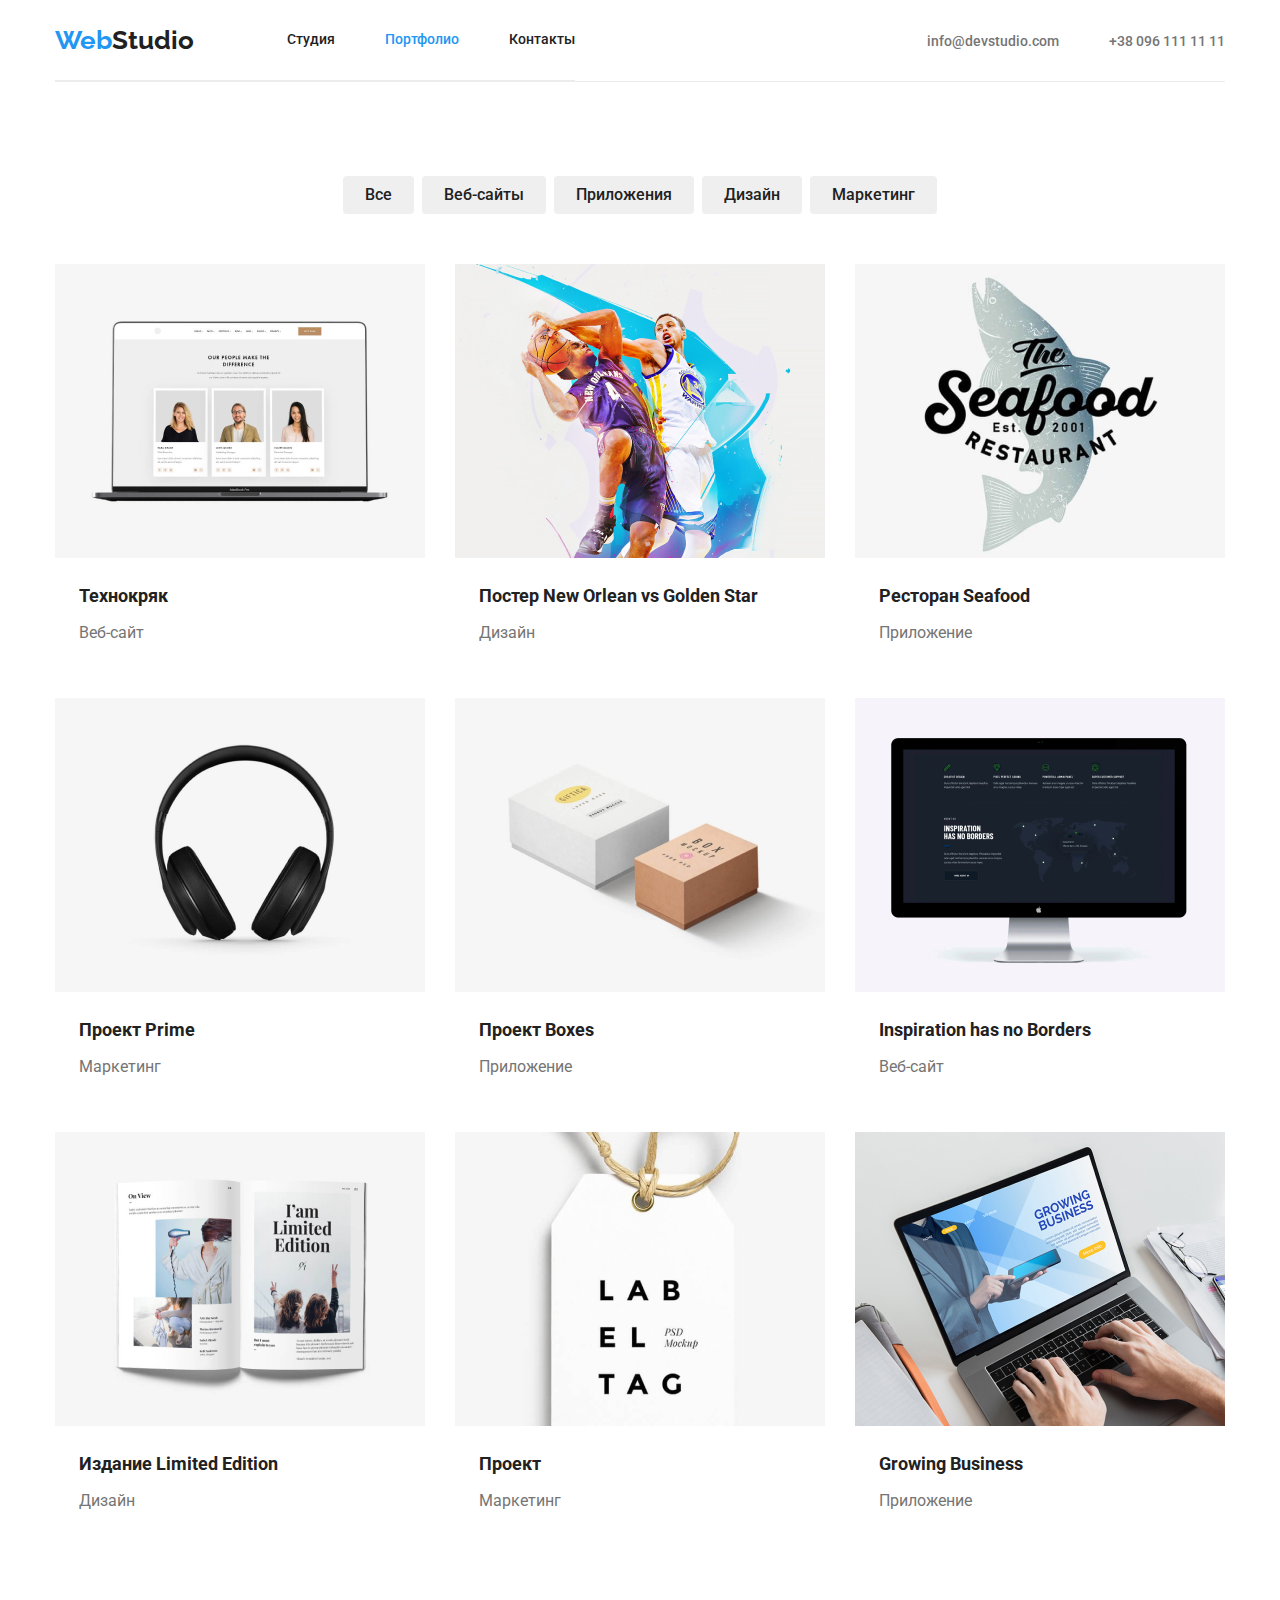
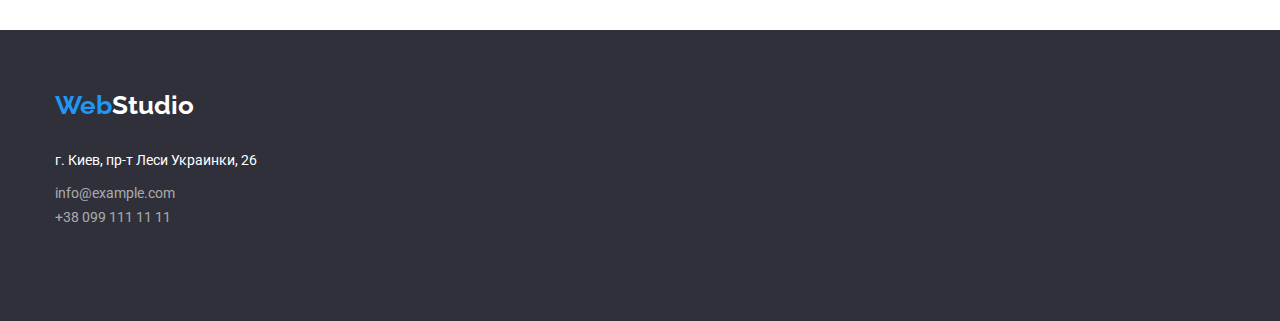
==== commit 584f4d69: "third attempt" ====
--- a/portfolio.html
+++ b/portfolio.html
@@ -2,7 +2,7 @@
 <html lang="ru">
   <head>
     <meta charset="UTF-8" />
-    <meta name="viewport" content="width=, initial-scale=1.0" />
+  <meta name="viewport" content="width=device-width, initial-scale=1.0" />
     <title>Document</title>
     <link
       href="https://fonts.googleapis.com/css2?family=Raleway:wght@700&family=Roboto:wght@400;500;700;900&display=swap"
@@ -16,7 +16,7 @@
     <header class="header-dec">
       <div class="container">
       <div class="main-div">
-        <!--почему если не задать наву сласс маин-див дисплей флекс не работает?-->
+        <!--почему если не задать наву класс маин-див дисплей флекс не работает?-->
         <nav class="main-div">
           <a href="./index.html" class="nav" aria-label="логотип"><span class="accent-logo" lang="en">Web</span><span
               class="logo" lang="en">Studio</span></a>
@@ -56,7 +56,8 @@
       <section class="button-section">
     <div class="container">
         <ul class="button">
-          <li class="title"><button type="button" class="but">Все</button></li>
+          <li class="title">
+            <button type="button" class="but">Все</button></li>
           <li class="title">
             <button type="button" class="but">Веб-сайты</button>
           </li>
@@ -156,7 +157,7 @@
               width="370"
               height="294"
             />
-            <h2 class="title">Проект <span lang="en">LAB</span></h2>
+            <h2 class="title">Проект</h2>
             <p class="text-elem">Маркетинг</p>
             <p></p>
           </li>
--- a/css/styles.css
+++ b/css/styles.css
@@ -1,9 +1,23 @@
-*,
-*::before,
-*::after {
+* {
   padding: 0;
   margin: 0;
-}
+  
+}
+*,
+*:before,
+*:after {
+  box-sizing: border-box;
+}
+
+}
+nav,
+footer,
+header,
+aside {
+  display: block;
+}
+
+
 
 img {
   display: block;
@@ -29,6 +43,7 @@
   --second-bg-color: #2f303a;
   --third-bg-color: rgba(255, 255, 255, 1);
   --forth-bg-color: #f5f4fa;
+  --line: #ececec;
 }
 
 /* цвет основного текста color: #757575; */
@@ -54,7 +69,16 @@
   background-color: var(--primary-bg-color);
   margin-top: 0px;
   margin-bottom: 0px;
-}
+  
+}
+  
+  .main-div{
+  border-bottom-width: 1px;
+  border-bottom-style: solid;
+  border-bottom-color: var(--line);
+
+}
+ 
 
 /* ==================== LOGOTIP===================*/
 
@@ -142,7 +166,7 @@
   line-height: 1.36;
   text-align: center;
   text-transform: uppercase;
-  margin: 0;
+
   margin-bottom: 30px;
 }
 
@@ -165,13 +189,6 @@
 
 /*стилизация шапки сайта, придание цвета фону*/
 
-.header-dec {
-  margin-top: 0px;
-  margin-bottom: 0px;
-  background-color: var(--primary-bg-color);
-  width: 1200px;
-}
-
 .container {
   margin-left: auto;
   margin-right: auto;
@@ -210,7 +227,7 @@
 }
 
 .links-main .item + .item {
-  margin-left: 50px;
+  padding-left: 50px;
 }
 
 .main-div {
@@ -224,7 +241,7 @@
 
 /* ====================  benefits of cooperation===================*/
 .benefits {
-  margin-top: 94px;
+  padding-top: 94px;
 }
 
 .features .title {
@@ -238,7 +255,7 @@
   margin-left: 30px;
 }
 .benefits .title {
-  padding-bottom: 10px;
+  margin-bottom: 10px;
 }
 .features .text {
   font-weight: 400;
@@ -256,6 +273,11 @@
 .features {
   display: flex;
 }
+.benefits{
+  width: 270px;
+  height: 368px;
+  padding-bottom: 94px;
+}
 
 /*задаем верхний отступ*/
 
@@ -269,7 +291,7 @@
   display: flex;
 }
 .what-we-do-ul .what-we-do-li + .what-we-do-li {
-  margin-left: 30px;
+  padding-left: 30px;
 }
 .what-we-do-li {
   padding-bottom: 94px;
@@ -280,7 +302,7 @@
   display: flex;
 }
 .our-team-ul .our-team-li + .our-team-li {
-  margin-left: 30px;
+   margin-left: 30px;
 }
 .our-team-li {
   width: 270px;
@@ -303,14 +325,14 @@
   font-size: 16px;
   line-height: 1.18;
   text-align: center;
-  padding-top: 30px;
+  margin-top: 30px;
 }
 .desc {
   font-size: 16px;
   line-height: 1.18;
   text-align: center;
-  padding-top: 10px;
-  padding-bottom: 30px;
+  margin-top: 10px;
+  margin-bottom: 30px;
 }
 /* ====================END about our team container===================*/
 
@@ -320,13 +342,23 @@
   background-color: var(--second-bg-color);
   text-decoration: none;
   list-style: none;
+  
+  
 }
 .footer-addr {
   color: var(--hero-text-color);
   font-size: 14px;
   line-height: 1.71;
   font-style: normal;
-}
+  box-sizing: border-box;
+  height: 172px;
+  
+}
+.footer-main{
+padding-top: 60px;
+  padding-bottom: 60px;
+}
+
 .footer-link {
   color: var(--footer-text-color);
   font-size: 14px;
@@ -339,26 +371,45 @@
   line-height: 1.87;
 }
 .footer-li {
-  padding-top: 9px;
-}
-.footer-tel {
+  margin-top: 9px;
+}
+/*.footer-tel {
   padding-bottom: 60px;
   padding-top: 9px;
-}
+   padding-top: 60px;
 .decor-footer {
   padding-top: 60px;
   padding-bottom: 20px;
 }
+
+}*/
+.decor-footer {
+  padding-top: 60px;
+  padding-bottom: 20px;
+}
+
 /* ====================END FOOTER===================*/
 
 /*=====================button portfolio======================*/
 
-.button {
+/**/
+
+.but {
+  display: block;
+  font-family: inherit;
+  font-weight: 500;
   color: var(--title-text-color);
-  background-color: var(--third-bg-color);
-  font-weight: 500;
+  
+  
   font-size: 16px;
   line-height: 1.6;
+  text-decoration: none;
+  
+  border: 0px;
+  text-align: center;
+  border-radius: 4px;
+  padding: 6px 22px;
+
 }
 .button .but:hover,
 .button .but:focus {
@@ -370,13 +421,6 @@
   background-color: var(--accent-text-color);
 }
 
-.but {
-  border: 0px;
-  text-align: center;
-  border-radius: 4px;
-  padding: 6px 22px;
-}
-
 .button-section .button {
   display: flex;
   padding-top: 94px;
@@ -387,34 +431,79 @@
   margin-left: 8px;
 }
 
+
+
 /*=====================END button portfolio======================*/
 
 /*=========================PORTFOLIO============================*/
 
-.features .features-li + .features-li {
+.features .title{
+  font-size: 18px;
+  font-weight: 700;
+  line-height: 2;
+  text-transform: inherit;
+}
+
+/*задаем полоску под шапкой*/
+.line-header{
+  border-bottom: 1px;
+}
+
+/*.features .features-li + .features-li {
   margin-left: 30px;
-}
-
-.features-li {
+}*/
+
+.features{
+  display: flex;
+  flex-wrap: wrap;
+}
+.features-li{
+  display: inline-block;
+  width: 370px;
+  height: 404px;
+  background-color: var(--primary-bg-color);
+  
+
+  
+}
+.features-li:not(:nth-child(3n)){
+  margin-right: 30px;
+  margin-bottom: 30px;
+}
+
+.features-li:nth-child(7){
+  margin-bottom: 94px;
+}
+
+
+
+/*.our-team-li {
+  
+  margin-bottom: 94px;
+  margin-top: 50px;
+}*/
+
+/*.features-li {
   background-color: var(--primary-bg-color);
   width: 370px;
   height: 404px;
   margin-top: 30px;
-  margin-left: auto;
+   margin-left: auto;
   margin-right: auto;
 }
+*/
 
 .features-li .title {
-  padding-top: 20px;
+  margin-top: 20px;
+  margin-right: 24px;
+  margin-left: 24px;
 }
 .features-li .text-elem {
-  padding-top: 4px;
-  padding-bottom: 20px;
-}
-
-.features {
-  flex-wrap: wrap;
-}
+  margin-top: 4px;
+  margin-bottom: 20px;
+  margin-left: 24px;
+}
+
 
 /*=========================PORTFOLIO============================*/
 
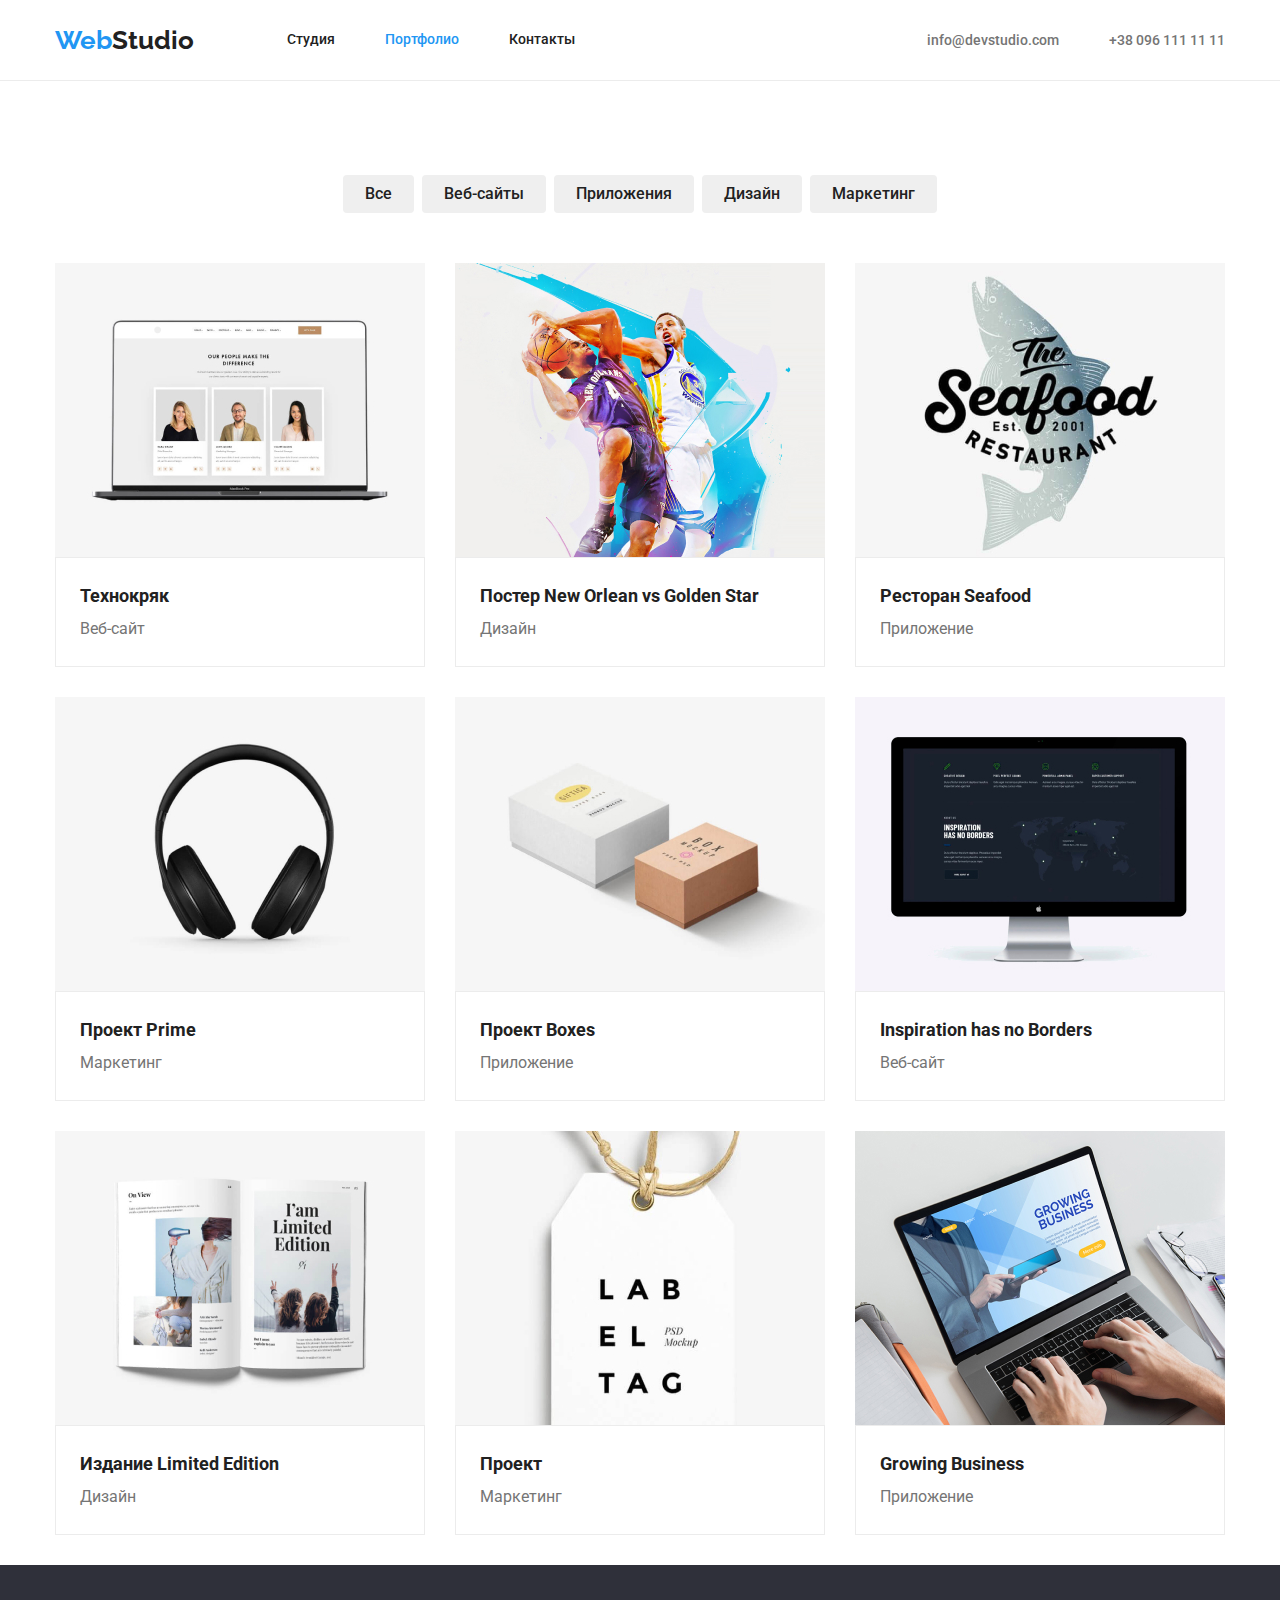
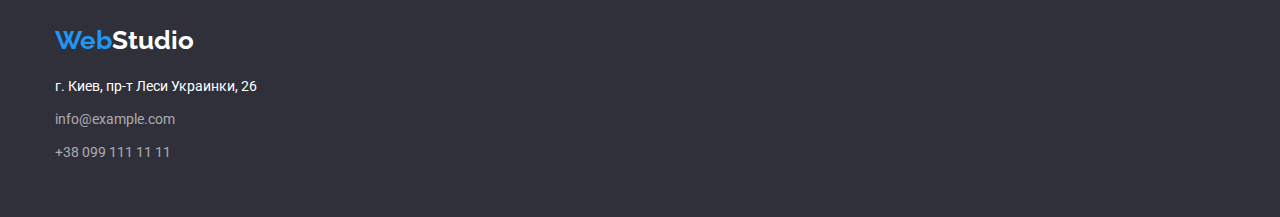
==== commit 724c4ab2: "the" ====
--- a/portfolio.html
+++ b/portfolio.html
@@ -13,11 +13,11 @@
   <body>
     <!--top line-->
     
-    <header class="header-dec">
+    <header class="header-dec border-for-header">
       <div class="container">
       <div class="main-div">
         <!--почему если не задать наву класс маин-див дисплей флекс не работает?-->
-        <nav class="main-div">
+        <nav class="main-nav">
           <a href="./index.html" class="nav" aria-label="логотип"><span class="accent-logo" lang="en">Web</span><span
               class="logo" lang="en">Studio</span></a>
     
@@ -82,10 +82,13 @@
               width="370"
               height="294"
             />
+            <div class="border-for-cards"> 
             <h2 class="title">Технокряк</h2>
             <p class="text-elem">Веб-сайт</p>
             <p></p>
-          </li>
+            </div>
+          </li>
+          
           <li class="features-li">
             <img
               src="./img/img-two.jpg"
@@ -93,9 +96,11 @@
               width="370"
               height="294"
             />
+            <div class="border-for-cards">
             <h2 class="title">Постер <span lang="en">New Orlean vs Golden Star</span></h2>
             <p class="text-elem">Дизайн</p>
             <p></p>
+            </div>
           </li>
           <li class="features-li">
             <img
@@ -104,9 +109,11 @@
               width="370"
               height="294"
             />
+            <div class="border-for-cards">
             <h2 class="title">Ресторан <span lang="en">Seafood</span></h2>
             <p class="text-elem">Приложение</p>
             <p></p>
+            </div>
           </li>
           
           
@@ -117,15 +124,19 @@
               width="370"
               height="294"
             />
+            <div class="border-for-cards">
             <h2 class="title">Проект <span lang="en">Prime</span></h2>
             <p class="text-elem">Маркетинг</p>
             <p></p>
+            </div>
           </li>
           <li class="features-li">
             <img src="./img/img-fi.jpg" alt="Boxes" width="370" height="294" />
+          <div class="border-for-cards">
             <h2 class="title">Проект <span lang="en">Boxes</span></h2>
             <p class="text-elem">Приложение</p>
             <p></p>
+            </div>
           </li>
           <li class="features-li">
             <img
@@ -134,9 +145,11 @@
               width="370"
               height="294"
             />
+            <div class="border-for-cards">
             <h2 class="title" lang="en">Inspiration has no Borders</h2>
             <p class="text-elem">Веб-сайт</p>
             <p></p>
+            </div>
           </li>
           
           <li class="features-li">
@@ -146,9 +159,11 @@
               width="370"
               height="294"
             />
+            <div class="border-for-cards">
             <h2 class="title">Издание <span lang="en">Limited Edition</span></h2>
             <p class="text-elem">Дизайн</p>
             <p></p>
+            </div>
           </li>
           <li class="features-li">
             <img
@@ -157,9 +172,11 @@
               width="370"
               height="294"
             />
+            <div class="border-for-cards">
             <h2 class="title">Проект</h2>
             <p class="text-elem">Маркетинг</p>
             <p></p>
+            </div>
           </li>
           <li class="features-li">
             <img
@@ -168,9 +185,11 @@
               width="370"
               height="294"
             />
+            <div class="border-for-cards">
             <h2 class="title" lang="en">Growing Business</h2>
             <p class="text-elem">Приложение</p>
             <p></p>
+            </div>
           </li>
         </ul>
     </div>
--- a/css/styles.css
+++ b/css/styles.css
@@ -72,13 +72,28 @@
   
 }
   
-  .main-div{
+  .border-for-header{
   border-bottom-width: 1px;
   border-bottom-style: solid;
   border-bottom-color: var(--line);
-
-}
+  margin-bottom: 94px;
+  }
+
  
+  .main-div {
+  display: flex;
+  align-items: center;
+  margin-right: auto;
+} 
+.main-nav{
+  display: flex;
+  align-items: center;
+  margin-right: auto;
+
+}
+
+
+
 
 /* ==================== LOGOTIP===================*/
 
@@ -230,17 +245,14 @@
   padding-left: 50px;
 }
 
-.main-div {
-  display: flex;
-  align-items: center;
-}
+
 
 /*====================END СТИЛИ ДЛЯ ГЕОМЕТРИИ КОНТЕНТА ШАПКИ================= */
 
 /* ====================END HEADER===================*/
 
 /* ====================  benefits of cooperation===================*/
-.benefits {
+.main-features {
   padding-top: 94px;
 }
 
@@ -273,11 +285,7 @@
 .features {
   display: flex;
 }
-.benefits{
-  width: 270px;
-  height: 368px;
-  padding-bottom: 94px;
-}
+
 
 /*задаем верхний отступ*/
 
@@ -286,6 +294,8 @@
 /* ==================== about our team container===================*/
 .bgc-our-team {
   background-color: var(--forth-bg-color);
+  padding-top: 94px;
+  padding-bottom: 94px;
 }
 .what-we-do-ul {
   display: flex;
@@ -293,23 +303,27 @@
 .what-we-do-ul .what-we-do-li + .what-we-do-li {
   padding-left: 30px;
 }
-.what-we-do-li {
+/*.what-we-do-li {
   padding-bottom: 94px;
   padding-top: 50px;
+}*/
+.about-work-section{
+  padding-top: 94px;
+  padding-bottom: 94px;
 }
 
 .our-team-ul {
   display: flex;
 }
 .our-team-ul .our-team-li + .our-team-li {
-   margin-left: 30px;
+   padding-left: 30px;
 }
 .our-team-li {
   width: 270px;
   height: 368px;
   background-color: var(--primary-bg-color);
-  margin-bottom: 94px;
-  margin-top: 50px;
+  
+  
 }
 .section-title {
   color: var(--title-text-color);
@@ -317,7 +331,9 @@
   font-size: 36px;
   line-height: 1.6;
   text-align: center;
-  padding-top: 94px;
+  padding-bottom: 50px;
+  
+  
 }
 .team {
   color: var(--title-text-color);
@@ -325,14 +341,18 @@
   font-size: 16px;
   line-height: 1.18;
   text-align: center;
-  margin-top: 30px;
+  
 }
 .desc {
   font-size: 16px;
   line-height: 1.18;
   text-align: center;
-  margin-top: 10px;
-  margin-bottom: 30px;
+  padding-top: 10px;
+  
+}
+.team-padding{
+padding-top: 30px;
+padding-bottom: 30px;
 }
 /* ====================END about our team container===================*/
 
@@ -342,7 +362,10 @@
   background-color: var(--second-bg-color);
   text-decoration: none;
   list-style: none;
-  
+  box-sizing: border-box;
+  height: 252px;
+  padding-top: 60px;
+  padding-bottom: 60px;
   
 }
 .footer-addr {
@@ -350,15 +373,8 @@
   font-size: 14px;
   line-height: 1.71;
   font-style: normal;
-  box-sizing: border-box;
-  height: 172px;
-  
-}
-.footer-main{
-padding-top: 60px;
-  padding-bottom: 60px;
-}
-
+ 
+}
 .footer-link {
   color: var(--footer-text-color);
   font-size: 14px;
@@ -366,13 +382,29 @@
   text-decoration: none;
   list-style: none;
 }
-.text-elem {
-  font-size: 16px;
-  line-height: 1.87;
-}
+/*здесь стоит паддинг
+ потому что если поставить марджин добавляеется
+  отспуп сверху(пустой)*/
+
+
+.footer-li:first-child{
+  margin-top: 20px;
+}
+
 .footer-li {
   margin-top: 9px;
 }
+.footer-tel{
+  margin-top: 9px;
+}
+
+/*.footer-main{
+padding-top: 60px;
+  padding-bottom: 60px;
+}*/
+
+
+
 /*.footer-tel {
   padding-bottom: 60px;
   padding-top: 9px;
@@ -382,11 +414,14 @@
   padding-bottom: 20px;
 }
 
-}*/
+}
 .decor-footer {
   padding-top: 60px;
   padding-bottom: 20px;
 }
+
+
+*/
 
 /* ====================END FOOTER===================*/
 
@@ -409,6 +444,7 @@
   text-align: center;
   border-radius: 4px;
   padding: 6px 22px;
+  /*margin-bottom: 50px;*/
 
 }
 .button .but:hover,
@@ -423,16 +459,17 @@
 
 .button-section .button {
   display: flex;
-  padding-top: 94px;
+  
   justify-content: center;
   padding-bottom: 50px;
 }
 .button .title + .title {
   margin-left: 8px;
 }
-
-
-
+.button-studio{
+ margin-top: 94px;
+ padding-bottom: 50px;
+ }
 /*=====================END button portfolio======================*/
 
 /*=========================PORTFOLIO============================*/
@@ -457,25 +494,34 @@
   display: flex;
   flex-wrap: wrap;
 }
-.features-li{
+
+
+.features-li:nth-child(7){
+  margin-bottom: 94px;
+}
+
+.text-elem {
+  font-size: 16px;
+  line-height: 1.87;
+}
+.border-for-cards{
   display: inline-block;
+  border: 1px solid var(--line);
   width: 370px;
-  height: 404px;
+  height: 110px;
   background-color: var(--primary-bg-color);
-  
-
-  
+  padding-left: 24px;
+  padding-top: 20px;
+  padding-bottom: 20px;
+  padding-right: 24px;
+ 
+  
+ 
 }
 .features-li:not(:nth-child(3n)){
   margin-right: 30px;
   margin-bottom: 30px;
 }
-
-.features-li:nth-child(7){
-  margin-bottom: 94px;
-}
-
-
 
 /*.our-team-li {
   
@@ -493,16 +539,7 @@
 }
 */
 
-.features-li .title {
-  margin-top: 20px;
-  margin-right: 24px;
-  margin-left: 24px;
-}
-.features-li .text-elem {
-  margin-top: 4px;
-  margin-bottom: 20px;
-  margin-left: 24px;
-}
+
 
 
 /*=========================PORTFOLIO============================*/
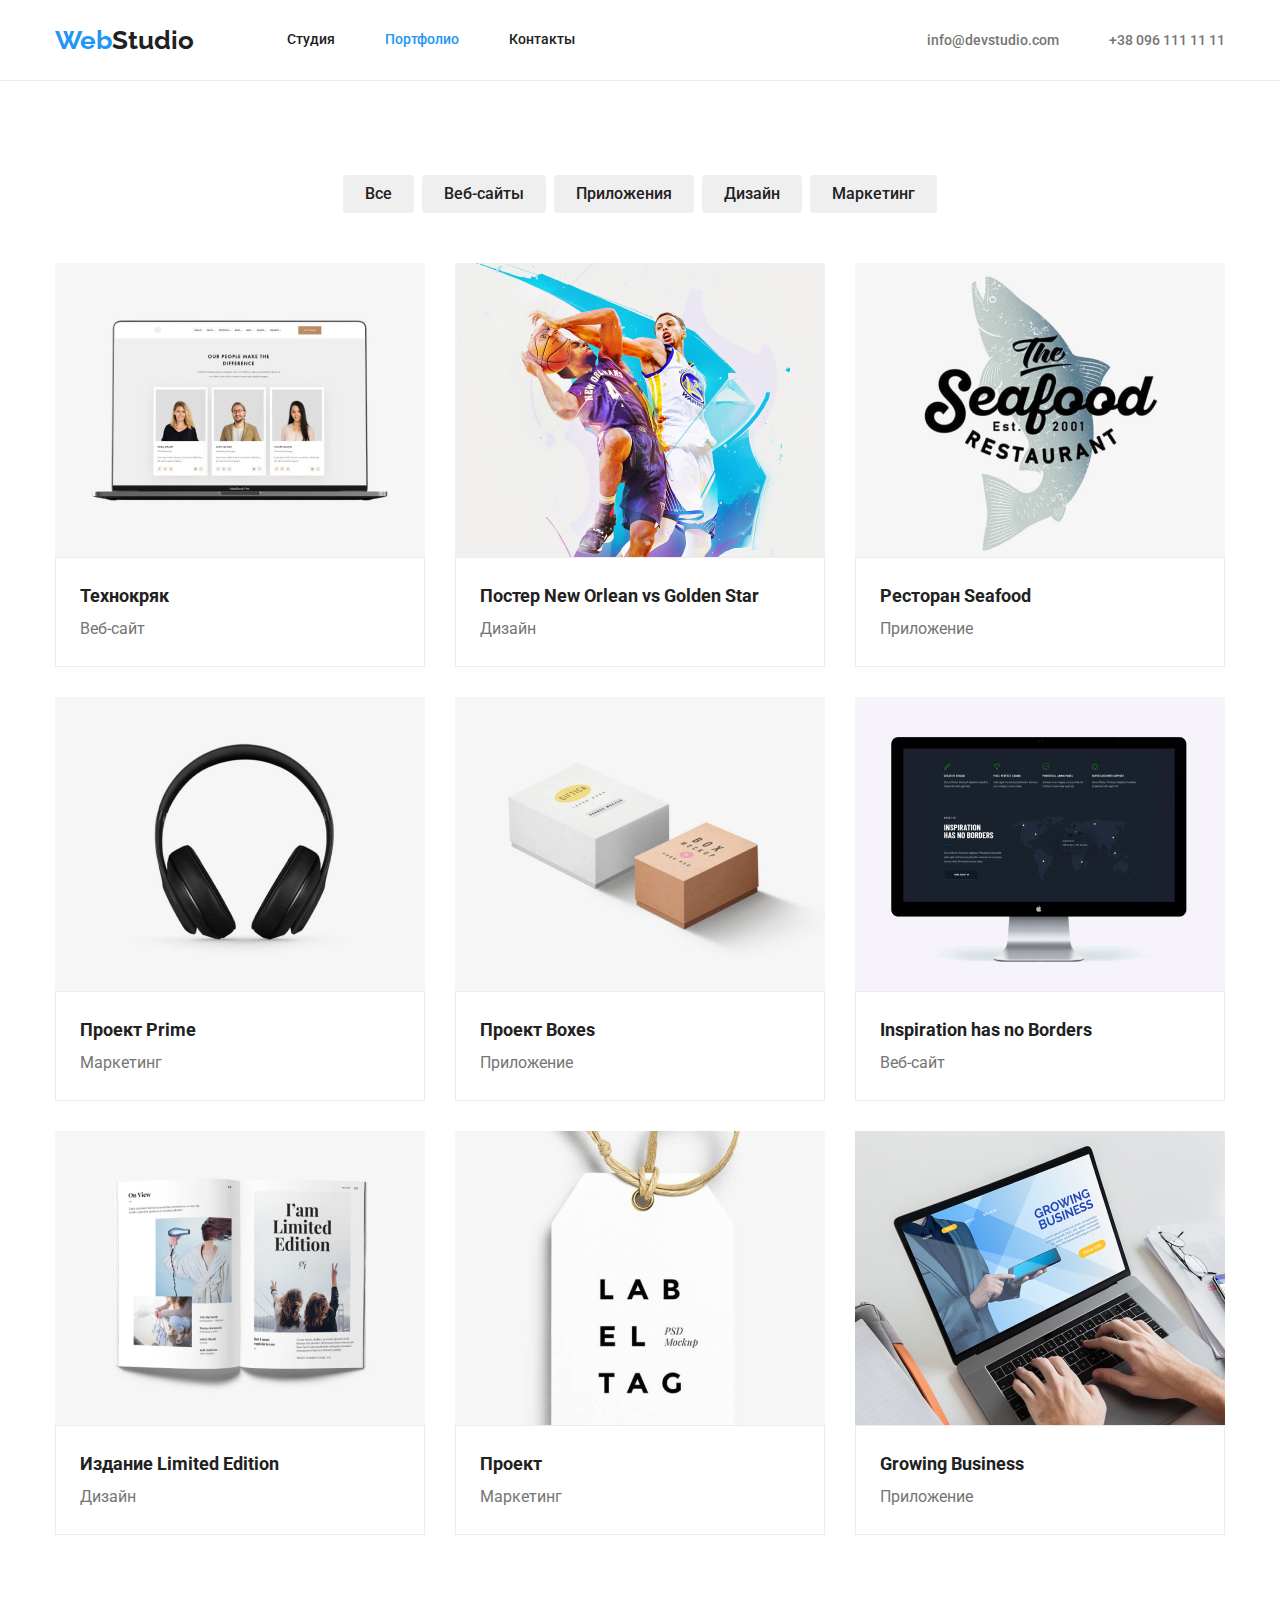
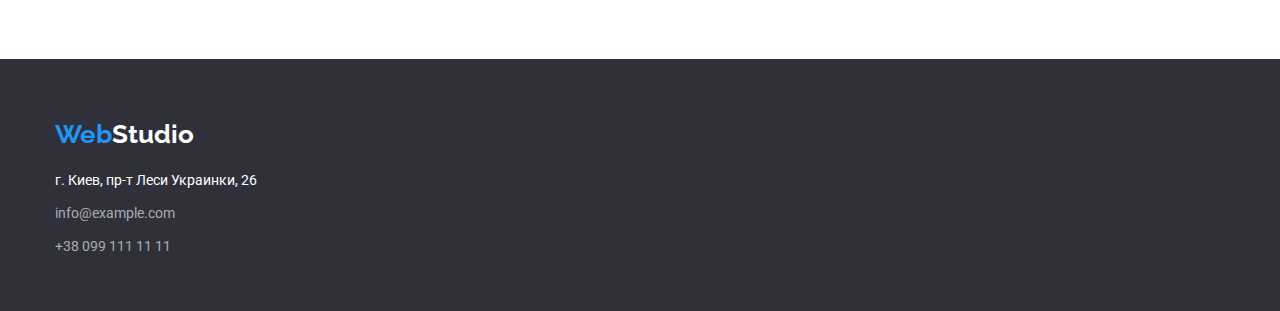
==== commit c7c8d5f5: "gf" ====
--- a/portfolio.html
+++ b/portfolio.html
@@ -53,7 +53,7 @@
     
     <main>
      
-      <section class="button-section">
+      <section class="buttons-section">
     <div class="container">
         <ul class="button">
           <li class="title">
--- a/css/styles.css
+++ b/css/styles.css
@@ -76,7 +76,7 @@
   border-bottom-width: 1px;
   border-bottom-style: solid;
   border-bottom-color: var(--line);
-  margin-bottom: 94px;
+  
   }
 
  
@@ -318,13 +318,13 @@
 .our-team-ul .our-team-li + .our-team-li {
    padding-left: 30px;
 }
-.our-team-li {
+/*.our-team-li {
   width: 270px;
   height: 368px;
   background-color: var(--primary-bg-color);
   
   
-}
+}*/
 .section-title {
   color: var(--title-text-color);
   font-weight: 700;
@@ -351,8 +351,13 @@
   
 }
 .team-padding{
+border: 1px solid var(--line);
+background-color: var(--third-bg-color);
 padding-top: 30px;
 padding-bottom: 30px;
+
+height: 108px;
+width: 270px;
 }
 /* ====================END about our team container===================*/
 
@@ -457,19 +462,21 @@
   background-color: var(--accent-text-color);
 }
 
-.button-section .button {
+.buttons-section .button {
   display: flex;
   
   justify-content: center;
   padding-bottom: 50px;
+
 }
 .button .title + .title {
   margin-left: 8px;
 }
-.button-studio{
- margin-top: 94px;
- padding-bottom: 50px;
- }
+
+.buttons-section{
+  padding-top: 94px;
+  padding-bottom: 94px;
+}
 /*=====================END button portfolio======================*/
 
 /*=========================PORTFOLIO============================*/
@@ -496,9 +503,7 @@
 }
 
 
-.features-li:nth-child(7){
-  margin-bottom: 94px;
-}
+
 
 .text-elem {
   font-size: 16px;
@@ -519,9 +524,10 @@
  
 }
 .features-li:not(:nth-child(3n)){
-  margin-right: 30px;
-  margin-bottom: 30px;
-}
+  padding-right: 30px;
+  padding-bottom: 30px;
+}
+
 
 /*.our-team-li {
   
